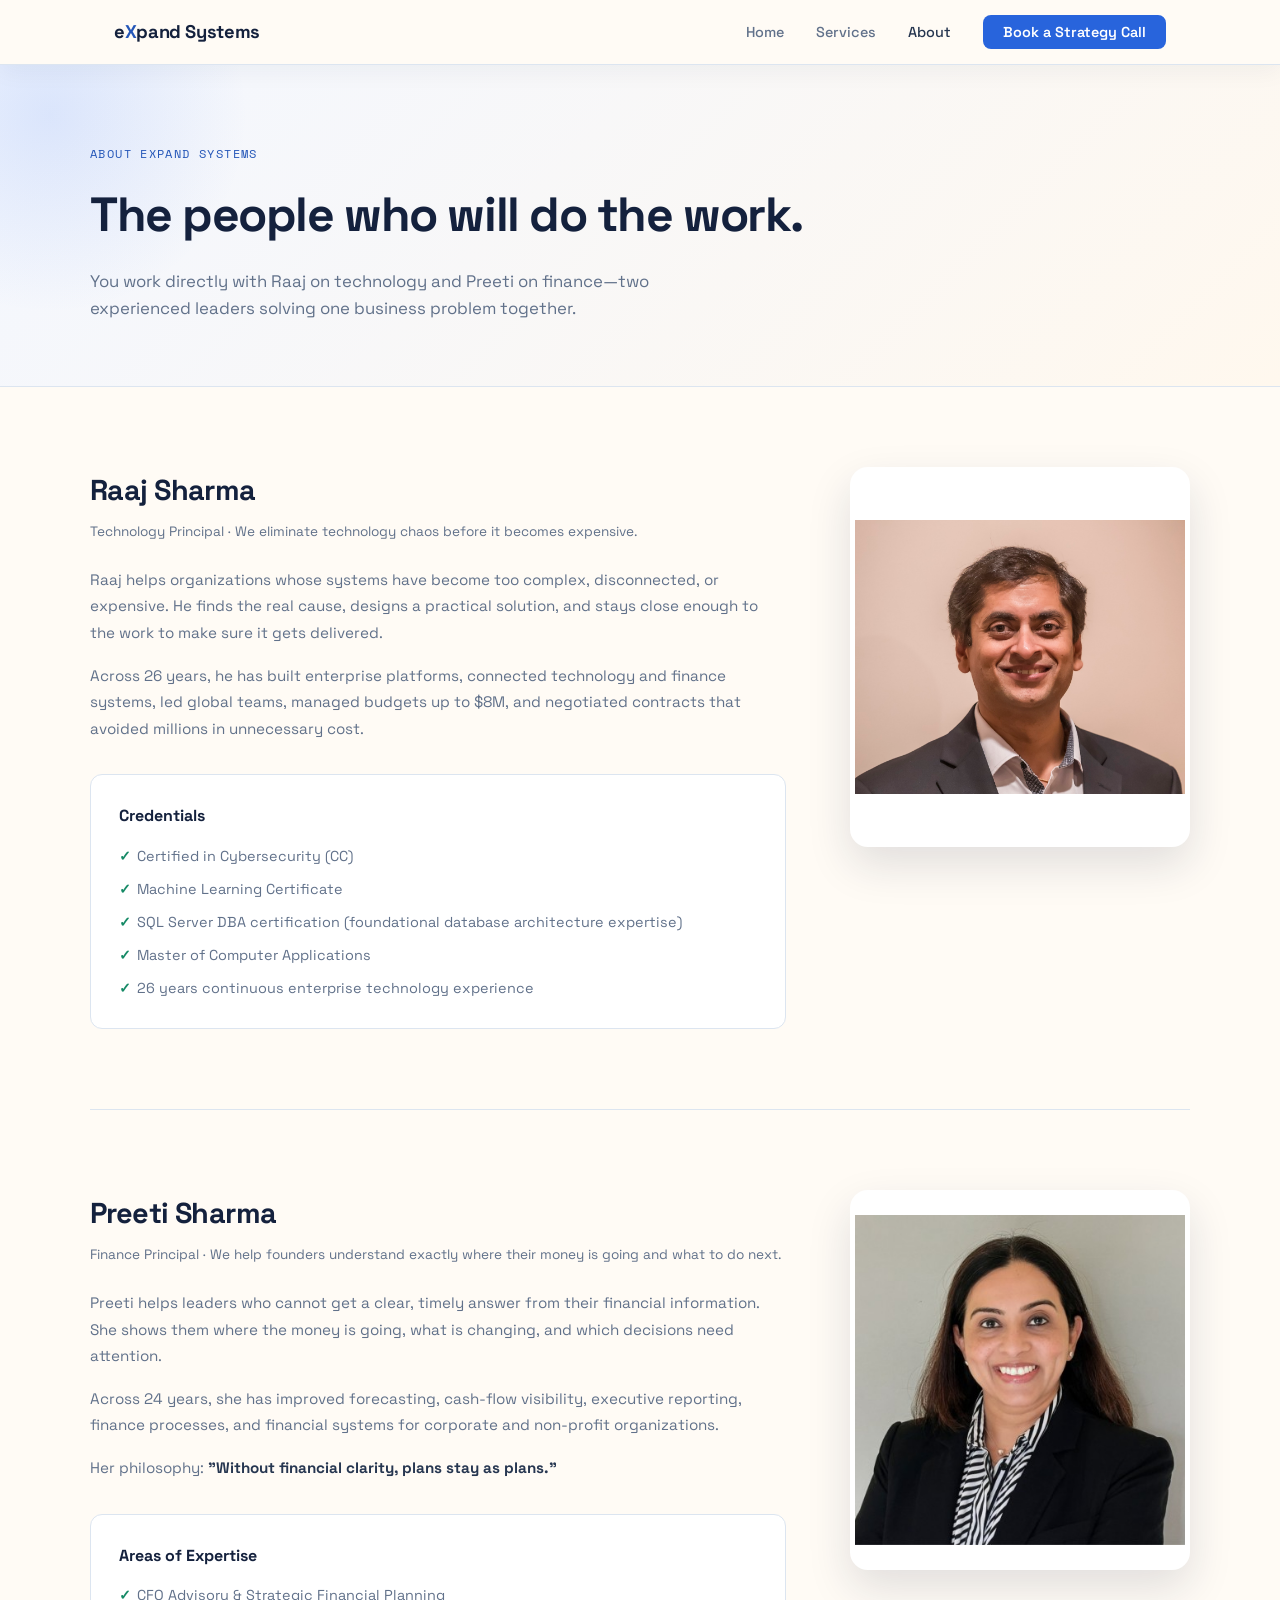
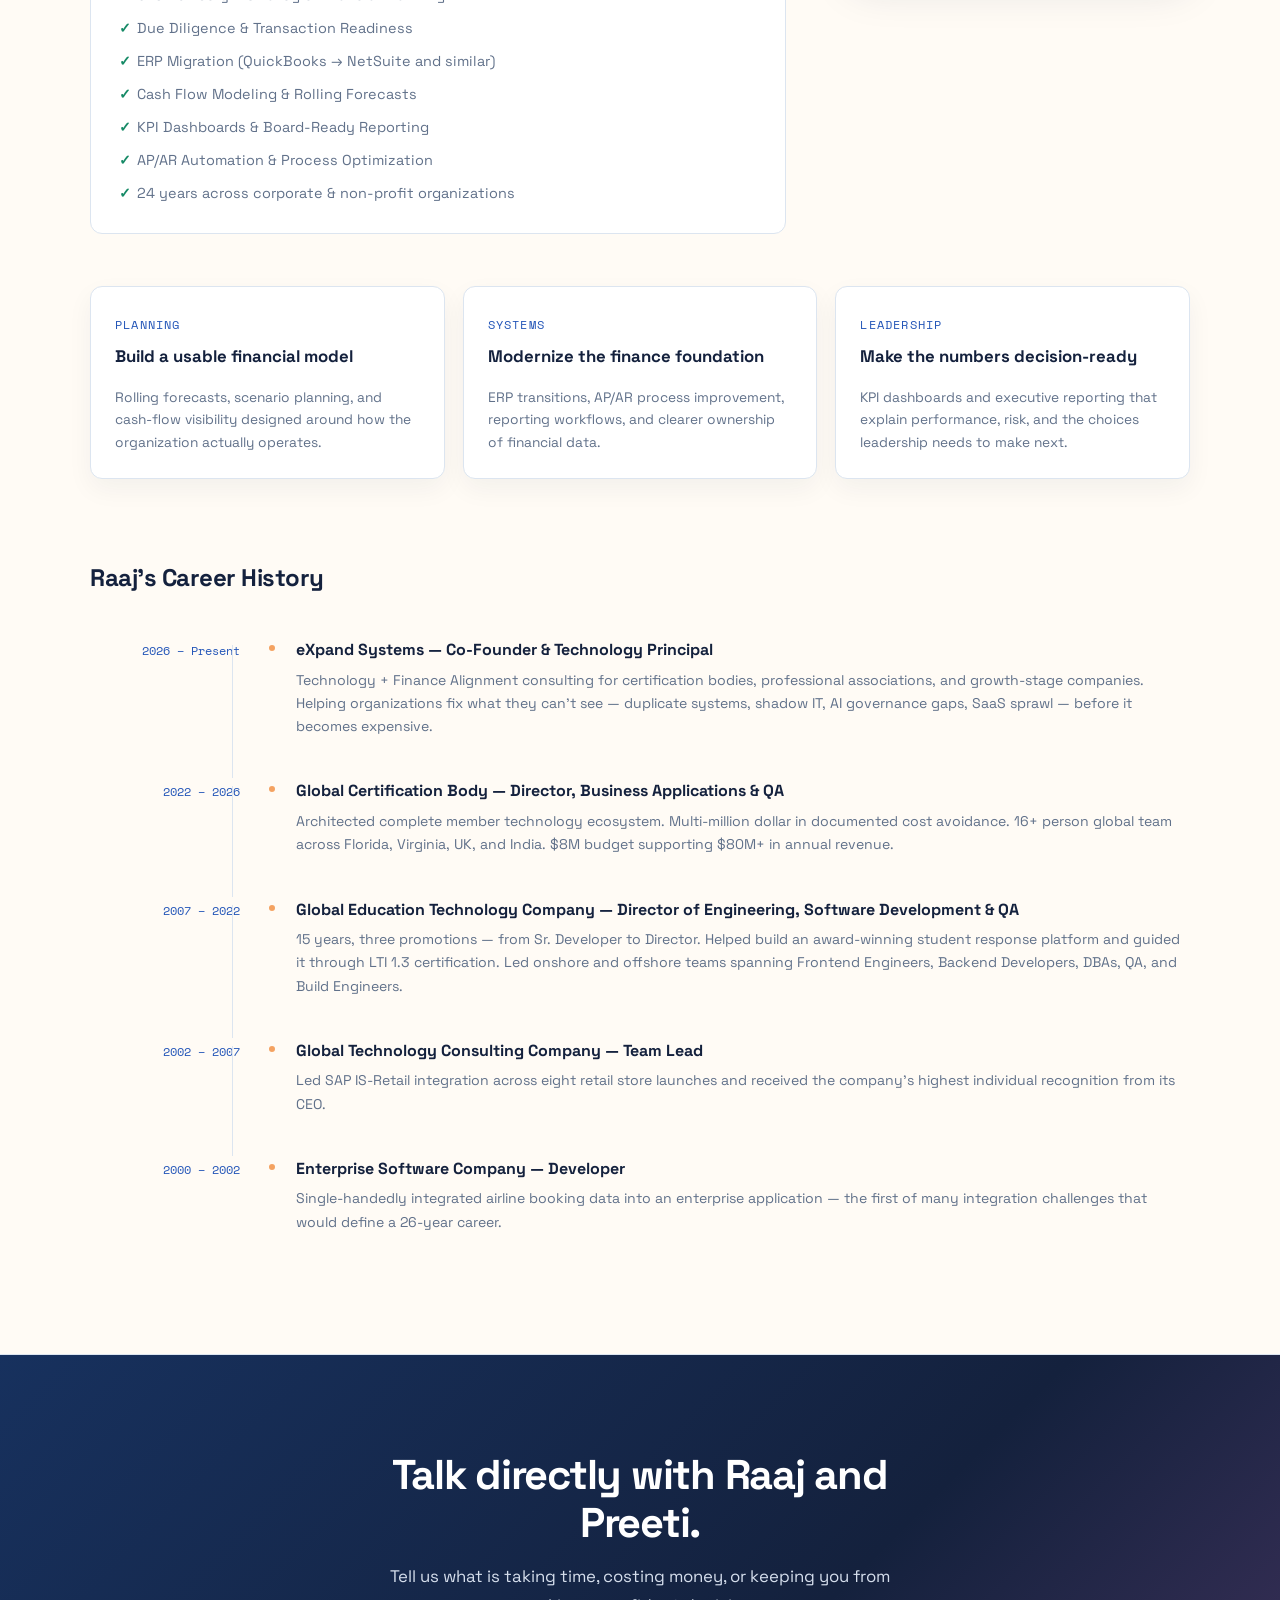
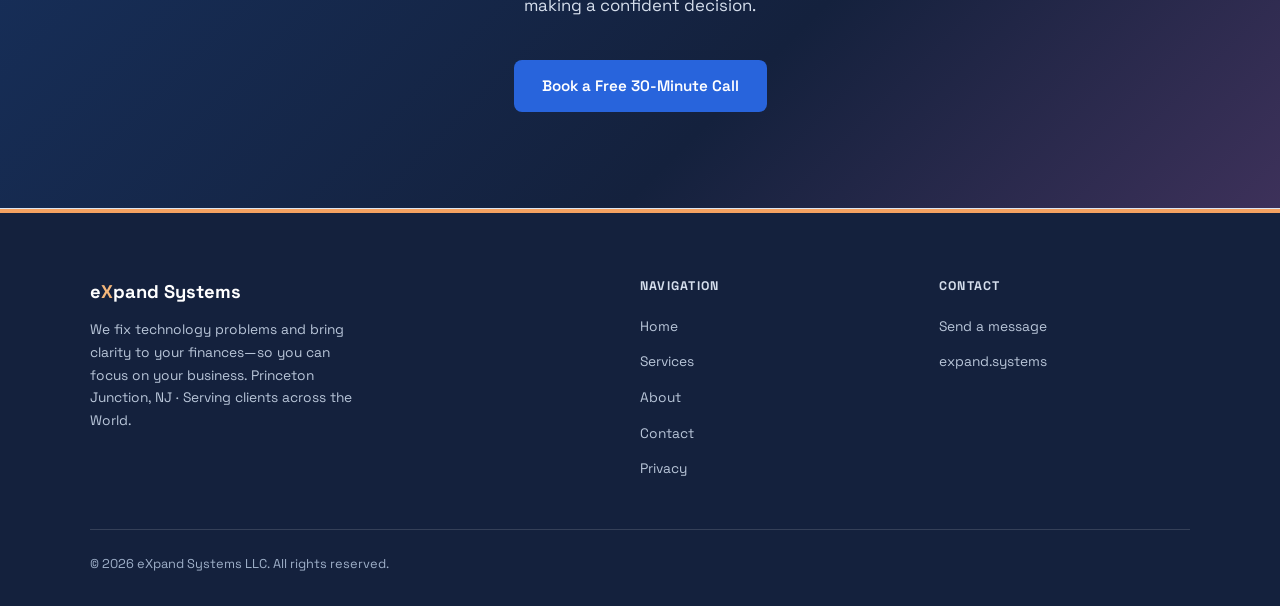
==== about.html @ ad326339 "Fix WAVE contrast failures" ====
<!DOCTYPE html>
<html lang="en">
<head>
  <meta charset="UTF-8" />
  <meta name="viewport" content="width=device-width, initial-scale=1.0" />
  <title>About — eXpand Systems</title>
  <meta name="description" content="Meet Raaj and Preeti Sharma — the technology and finance principals behind eXpand Systems." />
  <link rel="canonical" href="https://expand.systems/about.html" />
  <link rel="icon" type="image/png" href="images/favicon.png" />
  <meta property="og:type" content="website" />
  <meta property="og:title" content="About Raaj and Preeti Sharma — eXpand Systems" />
  <meta property="og:description" content="Two senior leaders bringing technology and finance together in one consulting firm." />
  <meta property="og:image" content="https://expand.systems/images/og-expand-systems.png" />
  <meta name="twitter:card" content="summary_large_image" />
  <link rel="preconnect" href="https://fonts.googleapis.com" />
  <link rel="preconnect" href="https://fonts.gstatic.com" crossorigin />
  <link href="https://fonts.googleapis.com/css2?family=Space+Grotesk:wght@300;400;500;600;700&family=Space+Mono:wght@400;700&display=swap" rel="stylesheet" />
  <link rel="stylesheet" href="style.css?v=20260721c" />
</head>
<body>

<nav>
  <div class="nav-inner">
    <a href="index.html" class="nav-logo">e<span>X</span>pand Systems</a>
    <ul class="nav-links" id="navLinks">
      <li><a href="index.html">Home</a></li>
      <li><a href="services.html">Services</a></li>
      <li><a href="about.html" class="active">About</a></li>
      <li><a href="contact.html" class="nav-cta">Book a Strategy Call</a></li>
    </ul>
    <button class="nav-toggle" id="navToggle" type="button" aria-label="Open navigation" aria-expanded="false" aria-controls="navLinks"><span></span><span></span><span></span></button>
  </div>
</nav>

<section class="page-hero">
  <div class="container">
    <span class="eyebrow">About eXpand Systems</span>
    <h1>The people who will do the work.</h1>
    <p>You work directly with Raaj on technology and Preeti on finance—two experienced leaders solving one business problem together.</p>
  </div>
</section>

<section class="section">
  <div class="container">

    <!-- Raaj -->
    <div class="about-intro">
      <div class="about-text">
        <h2>Raaj Sharma</h2>
        <span class="about-title">Technology Principal · We eliminate technology chaos before it becomes expensive.</span>

        <p>Raaj helps organizations whose systems have become too complex, disconnected, or expensive. He finds the real cause, designs a practical solution, and stays close enough to the work to make sure it gets delivered.</p>

        <p>Across 26 years, he has built enterprise platforms, connected technology and finance systems, led global teams, managed budgets up to $8M, and negotiated contracts that avoided millions in unnecessary cost.</p>

        <div class="credentials">
          <h3>Credentials</h3>
          <ul class="cred-list">
            <li>Certified in Cybersecurity (CC)</li>
            <li>Machine Learning Certificate</li>
            <li>SQL Server DBA certification (foundational database architecture expertise)</li>
            <li>Master of Computer Applications</li>
            <li>26 years continuous enterprise technology experience</li>
          </ul>
        </div>
      </div>

      <div>
        <div class="about-photo">
          <img src="images/HS1.jpg" alt="Raaj Sharma — Technology Principal, eXpand Systems" />
        </div>
      </div>
    </div>

    <!-- Preeti -->
    <div class="about-intro" style="border-top: 1px solid var(--border); padding-top: 80px;">
      <div class="about-text">
        <h2>Preeti Sharma</h2>
        <span class="about-title">Finance Principal · We help founders understand exactly where their money is going and what to do next.</span>

        <p>Preeti helps leaders who cannot get a clear, timely answer from their financial information. She shows them where the money is going, what is changing, and which decisions need attention.</p>

        <p>Across 24 years, she has improved forecasting, cash-flow visibility, executive reporting, finance processes, and financial systems for corporate and non-profit organizations.</p>

        <p>Her philosophy: <strong style="color: var(--text);">"Without financial clarity, plans stay as plans."</strong></p>

        <div class="credentials">
          <h3>Areas of Expertise</h3>
          <ul class="cred-list">
            <li>CFO Advisory &amp; Strategic Financial Planning</li>
            <li>Due Diligence &amp; Transaction Readiness</li>
            <li>ERP Migration (QuickBooks → NetSuite and similar)</li>
            <li>Cash Flow Modeling &amp; Rolling Forecasts</li>
            <li>KPI Dashboards &amp; Board-Ready Reporting</li>
            <li>AP/AR Automation &amp; Process Optimization</li>
            <li>24 years across corporate &amp; non-profit organizations</li>
          </ul>
        </div>
      </div>

      <div>
        <div class="about-photo">
          <img src="images/Preeti.jpg" alt="Preeti Sharma — Finance Principal, eXpand Systems" />
        </div>
      </div>
    </div>

    <div class="leadership-value" aria-label="How Preeti supports clients">
      <div>
        <span class="case-label">Planning</span>
        <h3>Build a usable financial model</h3>
        <p>Rolling forecasts, scenario planning, and cash-flow visibility designed around how the organization actually operates.</p>
      </div>
      <div>
        <span class="case-label">Systems</span>
        <h3>Modernize the finance foundation</h3>
        <p>ERP transitions, AP/AR process improvement, reporting workflows, and clearer ownership of financial data.</p>
      </div>
      <div>
        <span class="case-label">Leadership</span>
        <h3>Make the numbers decision-ready</h3>
        <p>KPI dashboards and executive reporting that explain performance, risk, and the choices leadership needs to make next.</p>
      </div>
    </div>

    <!-- Raaj Timeline -->
    <div class="timeline">
      <h2>Raaj's Career History</h2>

      <div class="timeline-item">
        <div class="timeline-date">2026 – Present</div>
        <div class="timeline-content">
          <h3>eXpand Systems — Co-Founder &amp; Technology Principal</h3>
          <p>Technology + Finance Alignment consulting for certification bodies, professional associations, and growth-stage companies. Helping organizations fix what they can't see — duplicate systems, shadow IT, AI governance gaps, SaaS sprawl — before it becomes expensive.</p>
        </div>
      </div>

      <div class="timeline-item">
        <div class="timeline-date">2022 – 2026</div>
        <div class="timeline-content">
          <h3>Global Certification Body — Director, Business Applications &amp; QA</h3>
          <p>Architected complete member technology ecosystem. Multi-million dollar in documented cost avoidance. 16+ person global team across Florida, Virginia, UK, and India. $8M budget supporting $80M+ in annual revenue.</p>
        </div>
      </div>

      <div class="timeline-item">
        <div class="timeline-date">2007 – 2022</div>
        <div class="timeline-content">
          <h3>Global Education Technology Company — Director of Engineering, Software Development &amp; QA</h3>
          <p>15 years, three promotions — from Sr. Developer to Director. Helped build an award-winning student response platform and guided it through LTI 1.3 certification. Led onshore and offshore teams spanning Frontend Engineers, Backend Developers, DBAs, QA, and Build Engineers.</p>
        </div>
      </div>

      <div class="timeline-item">
        <div class="timeline-date">2002 – 2007</div>
        <div class="timeline-content">
          <h3>Global Technology Consulting Company — Team Lead</h3>
          <p>Led SAP IS-Retail integration across eight retail store launches and received the company's highest individual recognition from its CEO.</p>
        </div>
      </div>

      <div class="timeline-item">
        <div class="timeline-date">2000 – 2002</div>
        <div class="timeline-content">
          <h3>Enterprise Software Company — Developer</h3>
          <p>Single-handedly integrated airline booking data into an enterprise application — the first of many integration challenges that would define a 26-year career.</p>
        </div>
      </div>
    </div>
  </div>
</section>

<section class="cta-band">
  <div class="container">
    <h2 class="section-title">Talk directly with Raaj and Preeti.</h2>
    <p class="section-sub">Tell us what is taking time, costing money, or keeping you from making a confident decision.</p>
    <a href="contact.html" class="btn btn-primary">Book a Free 30-Minute Call</a>
  </div>
</section>

<footer>
  <div class="container">
    <div class="footer-grid">
      <div class="footer-brand">
        <div class="footer-logo">e<span>X</span>pand Systems</div>
        <p>We fix technology problems and bring clarity to your finances—so you can focus on your business. Princeton Junction, NJ · Serving clients across the World.</p>
      </div>
      <div class="footer-col">
        <h3>Navigation</h3>
        <ul>
          <li><a href="index.html">Home</a></li>
          <li><a href="services.html">Services</a></li>
          <li><a href="about.html">About</a></li>
          <li><a href="contact.html">Contact</a></li>
          <li><a href="privacy.html">Privacy</a></li>
        </ul>
      </div>
      <div class="footer-col">
        <h3>Contact</h3>
        <ul>
          <li><a href="contact.html">Send a message</a></li>
          <li><a href="https://expand.systems">expand.systems</a></li>
        </ul>
      </div>
    </div>
    <div class="footer-bottom">
      <span>© 2026 eXpand Systems LLC. All rights reserved.</span>
    </div>
  </div>
</footer>

<script>
  const toggle = document.getElementById('navToggle');
  const links  = document.getElementById('navLinks');
  toggle.addEventListener('click', () => {
    const open = links.classList.toggle('open');
    toggle.setAttribute('aria-expanded', String(open));
    toggle.setAttribute('aria-label', open ? 'Close navigation' : 'Open navigation');
  });
</script>
</body>
</html>
---- style.css ----
/* ── eXpand Systems — Dark Mode Redesign ── */
@import url('https://fonts.googleapis.com/css2?family=Space+Grotesk:wght@300;400;500;600;700&family=Space+Mono:wght@400;700&display=swap');

:root {
  --bg:         #FFFBF5;
  --bg-card:    #FFFFFF;
  --bg-light:   #F2F7FD;
  --navy:       #14213D;
  --blue:       #2864DC;
  --blue-light: #2456B8;
  --blue-glow:  rgba(40, 100, 220, 0.11);
  --text:       #263650;
  --muted:      #61718A;
  --border:     #DCE5F0;
  --white:      #14213D;
  --green:      #168A66;
  --warm:       #F4A261;
  --warm-light: #FFF1DF;
}

*, *::before, *::after { box-sizing: border-box; margin: 0; padding: 0; }
html { scroll-behavior: smooth; }
body {
  font-family: 'Space Grotesk', sans-serif;
  background: var(--bg);
  color: var(--text);
  font-size: 16px;
  line-height: 1.6;
  -webkit-font-smoothing: antialiased;
}
a { color: var(--blue-light); text-decoration: none; transition: color .2s; }
a:hover { color: var(--white); }
a:focus-visible, button:focus-visible, input:focus-visible, textarea:focus-visible, select:focus-visible { outline: 3px solid var(--blue-light); outline-offset: 3px; }
img { max-width: 100%; display: block; }
ul { list-style: none; }

/* ── Ticker ── */
.ticker-wrap {
  background: var(--bg-card);
  border-bottom: 1px solid var(--border);
  overflow: hidden;
  padding: 10px 0;
  white-space: nowrap;
}
.ticker-track {
  display: inline-flex;
  animation: ticker 50s linear infinite;
}
.ticker-track span {
  display: inline-block;
  padding: 0 28px;
  font-family: 'Space Mono', monospace;
  font-size: .75rem;
  color: var(--blue-light);
  letter-spacing: .04em;
  text-transform: uppercase;
}
.ticker-track span::after { content: '·'; margin-left: 28px; color: var(--border); }
@keyframes ticker { 0% { transform: translateX(0); } 100% { transform: translateX(-50%); } }

/* ── Nav ── */
nav {
  position: sticky; top: 0; z-index: 100;
  background: rgba(255,251,245,.94);
  backdrop-filter: blur(12px);
  border-bottom: 1px solid var(--border);
  box-shadow: 0 6px 24px rgba(20,33,61,.05);
}
.nav-inner {
  max-width: 1100px; margin: 0 auto; padding: 0 24px;
  height: 64px; display: flex; align-items: center; justify-content: space-between;
}
.nav-logo { font-weight: 700; font-size: 1.15rem; color: var(--white); letter-spacing: -.02em; }
.nav-logo span { color: var(--blue-light); }
.nav-links { display: flex; gap: 32px; align-items: center; }
.nav-links a { color: var(--muted); font-size: .9rem; font-weight: 500; }
.nav-links a:hover, .nav-links a.active { color: var(--text); }
.nav-cta { background: var(--blue); color: #FFFFFF !important; padding: 8px 20px; border-radius: 8px; font-weight: 600 !important; }
.nav-cta:hover { background: #1F50B8 !important; color: #FFFFFF !important; }
.nav-toggle { display: none; flex-direction: column; gap: 5px; cursor: pointer; border: 0; background: transparent; padding: 8px; }
.nav-toggle span { display: block; width: 24px; height: 2px; background: var(--text); border-radius: 2px; }

/* ── Hero ── */
.hero {
  min-height: 78vh; display: flex; align-items: center;
  padding: 80px 24px; position: relative; overflow: hidden;
  background: linear-gradient(135deg, #FFFBF5 0%, #F4F8FF 58%, #FFF3E3 100%);
}
.hero::before {
  content: ''; position: absolute; top: -200px; left: -200px;
  width: 600px; height: 600px;
  background: radial-gradient(circle, rgba(40,100,220,.14) 0%, transparent 70%);
  pointer-events: none;
}
.hero::after {
  content: ''; position: absolute; bottom: -100px; right: -100px;
  width: 400px; height: 400px;
  background: radial-gradient(circle, rgba(244,162,97,.17) 0%, transparent 70%);
  pointer-events: none;
}
.hero-inner { max-width: 1100px; margin: 0 auto; width: 100%; position: relative; z-index: 1; }
.hero-eyebrow {
  display: inline-flex; align-items: center; gap: 8px;
  font-family: 'Space Mono', monospace; font-size: .75rem;
  color: var(--blue-light); text-transform: uppercase; letter-spacing: .1em; margin-bottom: 24px;
}
.hero-eyebrow::before { content: ''; display: block; width: 24px; height: 1px; background: var(--blue-light); }
.hero h1 { font-size: clamp(2.4rem,5vw,4rem); font-weight: 700; line-height: 1.1; letter-spacing: -.03em; color: var(--white); margin-bottom: 20px; }
.hero h1 .accent { color: var(--blue-light); }
.hero-typing { font-size: clamp(1rem,2vw,1.3rem); color: var(--muted); margin-bottom: 28px; min-height: 2em; }
.hero-typing .typed { color: var(--blue-light); font-weight: 600; }
.cursor { animation: blink .7s infinite; }
@keyframes blink { 0%,100% { opacity:1; } 50% { opacity:0; } }
.hero-sub { font-size: 1.05rem; color: var(--muted); max-width: 600px; line-height: 1.7; margin-bottom: 40px; }
.hero-actions { display: flex; gap: 16px; flex-wrap: wrap; }

/* ── Buttons ── */
.btn {
  display: inline-flex; align-items: center; gap: 8px;
  padding: 14px 28px; border-radius: 8px; font-weight: 600;
  font-size: .95rem; font-family: 'Space Grotesk', sans-serif;
  cursor: pointer; border: none; transition: all .2s; text-decoration: none;
}
.btn-primary { background: var(--blue); color: #FFFFFF; }
.btn-primary:hover { background: #1F50B8; transform: translateY(-2px); box-shadow: 0 8px 24px rgba(40,100,220,.24); color: #FFFFFF; }
.btn-outline { background: transparent; color: var(--text); border: 1px solid var(--border); }
.btn-outline:hover { border-color: var(--blue-light); color: var(--blue-light); transform: translateY(-2px); }

/* ── Stats Bar ── */
.stats-bar { border-top: 1px solid var(--border); border-bottom: 1px solid var(--border); background: #FFFFFF; padding: 32px 24px; }
.stats-inner { max-width: 1100px; margin: 0 auto; display: grid; grid-template-columns: repeat(4,1fr); gap: 24px; text-align: center; }
.stat-num { font-size: 1.8rem; font-weight: 700; color: var(--white); letter-spacing: -.03em; display: block; }
.stat-num span { color: var(--blue-light); }
.stat-label { font-size: .78rem; color: var(--muted); text-transform: uppercase; letter-spacing: .06em; margin-top: 4px; display: block; }

/* ── Sections ── */
.section { padding: 80px 24px; }
.section-alt { background: var(--bg-light); }
.container { max-width: 1100px; margin: 0 auto; }
.section-label {
  font-family: 'Space Mono', monospace; font-size: .75rem;
  color: var(--blue-light); text-transform: uppercase; letter-spacing: .12em;
  margin-bottom: 14px; display: flex; align-items: center; gap: 10px;
}
.section-label::before { content: ''; display: block; width: 20px; height: 3px; border-radius: 3px; background: linear-gradient(90deg,var(--blue),var(--warm)); }
.section-title { font-size: clamp(1.8rem,3.5vw,2.6rem); font-weight: 700; letter-spacing: -.03em; color: var(--white); margin-bottom: 14px; line-height: 1.15; }
.section-sub { font-size: 1.05rem; color: var(--muted); max-width: 560px; line-height: 1.7; margin-bottom: 56px; }

/* ── Mission ── */
.mission-section { position: relative; overflow: hidden; }
.mission-section::after {
  content: ''; position: absolute; width: 420px; height: 420px; right: -180px; top: -220px;
  border-radius: 50%; background: radial-gradient(circle, rgba(244,162,97,.18), rgba(244,162,97,0) 68%); pointer-events: none;
}
.mission-intro { display: grid; grid-template-columns: .9fr 1.1fr; gap: 72px; align-items: end; margin-bottom: 44px; }
.mission-intro .section-title { margin-bottom: 0; }
.mission-statement { color: var(--text); font-size: 1.12rem; line-height: 1.75; max-width: 610px; }
.mission-grid { display: grid; grid-template-columns: repeat(3,1fr); gap: 20px; position: relative; z-index: 1; }
.mission-card { background: #FFFFFF; border: 1px solid var(--border); border-radius: 16px; padding: 30px; box-shadow: 0 12px 32px rgba(20,33,61,.05); }
.mission-card--outcome { background: linear-gradient(135deg, #EDF4FF 0%, #FFF3E3 100%); border-color: #B8CBEF; }
.mission-number { display: block; font-family: 'Space Mono', monospace; color: var(--blue-light); font-size: .75rem; font-weight: 700; letter-spacing: .1em; margin-bottom: 18px; }
.mission-card h3 { color: var(--white); font-size: 1.05rem; line-height: 1.35; margin-bottom: 10px; }
.mission-card p { color: var(--muted); font-size: .88rem; line-height: 1.65; }

/* ── Principals ── */
.principals-grid { display: grid; grid-template-columns: 1fr 1fr; gap: 24px; margin-bottom: 56px; }
.principal-card {
  background: var(--bg-card); border: 1px solid var(--border); border-radius: 16px; padding: 40px;
  position: relative; overflow: hidden; transition: border-color .2s, transform .2s;
  box-shadow: 0 12px 36px rgba(20,33,61,.06);
}
.principal-card:hover { border-color: var(--blue); transform: translateY(-4px); }
.principal-card::before {
  content: ''; position: absolute; top: 0; left: 0; right: 0;
  height: 4px; background: linear-gradient(90deg, var(--blue), var(--warm));
}
.principal-role { font-family: 'Space Mono', monospace; font-size: .75rem; color: var(--blue-light); text-transform: uppercase; letter-spacing: .1em; margin-bottom: 10px; }
.principal-name { font-size: 1.45rem; font-weight: 700; color: var(--white); letter-spacing: -.02em; margin-bottom: 6px; }
.principal-years { font-size: .84rem; color: var(--muted); margin-bottom: 18px; }
.principal-bio { font-size: .93rem; color: var(--muted); line-height: 1.7; margin-bottom: 22px; }
.principal-tags { display: flex; flex-wrap: wrap; gap: 8px; }
.tag { background: var(--bg-light); border: 1px solid var(--border); color: var(--blue-light); font-size: .75rem; padding: 4px 12px; border-radius: 100px; font-family: 'Space Mono', monospace; }

/* ── Services Grid ── */
.services-grid { display: grid; grid-template-columns: repeat(3,1fr); gap: 20px; }
.services-grid--2col { grid-template-columns: repeat(2,1fr); gap: 28px; }
.services-grid--4col { grid-template-columns: repeat(4,1fr); gap: 16px; }
.service-card {
  background: #FFFFFF; border: 1px solid var(--border); border-radius: 14px; padding: 32px;
  transition: border-color .2s, transform .2s, box-shadow .2s;
}
.service-card:hover { border-color: #9ABAF4; transform: translateY(-4px); box-shadow: 0 16px 40px rgba(20,33,61,.1); }
.service-icon { font-size: 1.8rem; margin-bottom: 16px; }
.service-index, .section-number { font-family: 'Space Mono', monospace; color: var(--blue-light); font-size: .78rem; font-weight: 700; letter-spacing: .08em; }
.section-number { display: inline-flex; align-items: center; justify-content: center; width: 34px; height: 34px; margin-right: 10px; border: 1px solid var(--blue); border-radius: 50%; vertical-align: middle; }
.service-title { font-size: 1.05rem; font-weight: 700; color: var(--white); margin-bottom: 10px; letter-spacing: -.01em; }
.service-desc { font-size: .88rem; color: var(--muted); line-height: 1.65; margin-bottom: 18px; }
.service-items { display: flex; flex-direction: column; gap: 6px; }
.service-items li { font-size: .8rem; color: var(--muted); padding-left: 14px; position: relative; }
.service-items li::before { content: '→'; position: absolute; left: 0; color: var(--blue-light); }

/* ── Flagship Card ── */
.flagship-card {
  background: linear-gradient(135deg, #EDF4FF 0%, #FFF3E3 100%);
  border: 1px solid var(--blue);
  border-radius: 20px; padding: 56px;
  display: grid; grid-template-columns: 1fr 340px; gap: 64px; align-items: start;
}
.flagship-badge {
  display: inline-flex; align-items: center; gap: 8px;
  background: var(--blue-glow); border: 1px solid var(--blue);
  color: var(--blue-light); font-family: 'Space Mono', monospace;
  font-size: .7rem; text-transform: uppercase; letter-spacing: .1em;
  padding: 6px 14px; border-radius: 100px; margin-bottom: 20px;
}
.flagship-title { font-size: clamp(1.6rem,3vw,2.1rem); font-weight: 700; color: var(--white); letter-spacing: -.03em; margin-bottom: 16px; line-height: 1.2; }
.flagship-desc { font-size: .97rem; color: var(--muted); line-height: 1.7; margin-bottom: 28px; }
.flagship-deliverables { display: flex; flex-direction: column; gap: 10px; }
.flagship-deliverables li { font-size: .9rem; color: var(--text); padding-left: 20px; position: relative; }
.flagship-deliverables li::before { content: '✓'; position: absolute; left: 0; color: var(--green); font-weight: 700; }
.flagship-cta-box {
  background: rgba(255,255,255,.86); border: 1px solid var(--border);
  border-radius: 16px; padding: 36px; text-align: center;
}
.flagship-price { font-size: 2.4rem; font-weight: 700; color: var(--white); letter-spacing: -.03em; margin-bottom: 6px; }
.flagship-price-label { font-size: .82rem; color: var(--muted); margin-bottom: 28px; }
.flagship-purpose { font-size: .84rem; color: var(--muted); line-height: 1.65; margin-top: 20px; border-top: 1px solid var(--border); padding-top: 16px; text-align: left; }

/* ── Category service card ── */
.service-category-label { font-family: 'Space Mono', monospace; font-size: .75rem; color: var(--blue-light); text-transform: uppercase; letter-spacing: .12em; margin-bottom: 10px; }
.service-category-title { font-size: 1.15rem; font-weight: 700; color: var(--white); letter-spacing: -.02em; margin-bottom: 8px; }
.service-category-desc { font-size: .86rem; color: var(--muted); line-height: 1.6; margin-bottom: 20px; }
.service-sub-items { display: grid; grid-template-columns: 1fr 1fr; gap: 8px; }
.service-sub-item { background: var(--bg-light); border: 1px solid var(--border); border-radius: 8px; padding: 10px 14px; font-size: .78rem; color: var(--muted); display: flex; align-items: center; gap: 8px; }
.service-sub-item::before { content: '→'; color: var(--blue-light); flex-shrink: 0; }

/* ── Proof ── */
.proof-grid { display: grid; grid-template-columns: repeat(2,1fr); gap: 16px; }
.proof-item { background: var(--bg-card); border: 1px solid var(--border); border-left: 3px solid var(--blue); border-radius: 10px; padding: 24px 28px; font-size: .93rem; color: var(--muted); line-height: 1.6; }
.proof-item strong { color: var(--white); }
.case-study-grid { display: grid; grid-template-columns: repeat(3,1fr); gap: 20px; }
.case-study { background: var(--bg-card); border: 1px solid var(--border); border-top: 4px solid var(--warm); border-radius: 12px; padding: 28px; box-shadow: 0 10px 30px rgba(20,33,61,.05); }
.case-study h3, .leadership-value h3 { color: var(--white); font-size: 1.05rem; line-height: 1.35; margin: 8px 0 18px; }
.case-study p, .leadership-value p { color: var(--muted); font-size: .86rem; line-height: 1.65; margin-bottom: 10px; }
.case-study p:last-child, .leadership-value p:last-child { margin-bottom: 0; }
.case-study strong { color: var(--text); }
.case-label { font-family: 'Space Mono', monospace; color: var(--blue-light); font-size: .75rem; letter-spacing: .1em; text-transform: uppercase; }

/* ── CTA ── */
.cta-band { background: linear-gradient(135deg,#17315E 0%,#14213D 62%,#3D315A 100%); border-top: 1px solid var(--border); border-bottom: 1px solid var(--border); text-align: center; padding: 96px 24px; }
.cta-band .section-title { max-width: 600px; margin: 0 auto 16px; color: #FFFFFF; }
.cta-band .section-sub { margin: 0 auto 40px; color: #D5DEEC; }

/* ── Page Hero ── */
.page-hero { padding: 80px 24px 64px; background: linear-gradient(135deg,#F3F7FF 0%,#FFF8EE 100%); border-bottom: 1px solid var(--border); position: relative; overflow: hidden; }
.page-hero::before { content: ''; position: absolute; top: -150px; left: -150px; width: 400px; height: 400px; background: radial-gradient(circle,rgba(37,99,235,.12) 0%,transparent 70%); pointer-events: none; }
.page-hero .container { position: relative; z-index: 1; }
.page-hero .eyebrow { font-family: 'Space Mono', monospace; font-size: .72rem; color: var(--blue-light); text-transform: uppercase; letter-spacing: .12em; display: block; margin-bottom: 14px; }
.page-hero h1 { font-size: clamp(2rem,4vw,3rem); font-weight: 700; color: var(--white); letter-spacing: -.03em; margin-bottom: 14px; }
.page-hero p { font-size: 1.05rem; color: var(--muted); max-width: 560px; }

/* ── About Page ── */
.about-intro { display: grid; grid-template-columns: 1fr 340px; gap: 64px; align-items: start; margin-bottom: 80px; }
.about-text h2 { font-size: 1.8rem; font-weight: 700; color: var(--white); letter-spacing: -.02em; margin-bottom: 8px; }
.about-title { font-size: .85rem; color: var(--muted); margin-bottom: 24px; display: block; }
.about-text p { font-size: .95rem; color: var(--muted); line-height: 1.75; margin-bottom: 16px; }
.about-photo { border-radius: 18px; overflow: hidden; border: 5px solid #FFFFFF; background: var(--bg-card); min-height: 380px; display: flex; align-items: center; justify-content: center; box-shadow: 0 18px 44px rgba(20,33,61,.13); }
.about-photo img { width: 100%; height: 100%; object-fit: cover; }
.credentials { background: var(--bg-card); border: 1px solid var(--border); border-radius: 12px; padding: 28px; margin-top: 32px; }
.credentials h3 { font-size: 1rem; font-weight: 700; color: var(--white); margin-bottom: 16px; }
.cred-list { display: flex; flex-direction: column; gap: 10px; }
.cred-list li { font-size: .9rem; color: var(--muted); padding-left: 18px; position: relative; }
.cred-list li::before { content: '✓'; position: absolute; left: 0; color: var(--green); font-weight: 700; }
.leadership-value { display: grid; grid-template-columns: repeat(3,1fr); gap: 18px; margin: -28px 0 80px; }
.leadership-value > div { background: var(--bg-card); border: 1px solid var(--border); border-radius: 12px; padding: 24px; box-shadow: 0 10px 26px rgba(20,33,61,.05); }

/* ── Timeline ── */
.timeline { margin-top: 80px; }
.timeline h2 { font-size: 1.5rem; font-weight: 700; color: var(--white); letter-spacing: -.02em; margin-bottom: 40px; }
.timeline-item { display: grid; grid-template-columns: 150px 1fr; gap: 32px; padding-bottom: 40px; position: relative; }
.timeline-item::before { content: ''; position: absolute; top: 8px; left: 142px; bottom: 0; width: 1px; background: var(--border); }
.timeline-item:last-child::before { display: none; }
.timeline-date { font-family: 'Space Mono', monospace; font-size: .75rem; color: var(--blue-light); padding-top: 4px; text-align: right; }
.timeline-content { position: relative; padding-left: 24px; }
.timeline-content::before { content: ''; position: absolute; left: -5px; top: 6px; width: 10px; height: 10px; background: var(--warm); border-radius: 50%; border: 2px solid var(--bg); }
.timeline-content h3 { font-size: 1rem; font-weight: 700; color: var(--white); margin-bottom: 6px; }
.timeline-content p { font-size: .88rem; color: var(--muted); line-height: 1.65; }

/* ── Services Page ── */
.service-detail { background: var(--bg-card); border: 1px solid var(--border); border-radius: 16px; padding: 48px; margin-bottom: 24px; box-shadow: 0 12px 32px rgba(20,33,61,.05); }
.service-detail h2 { font-size: 1.45rem; font-weight: 700; color: var(--white); letter-spacing: -.02em; margin-bottom: 12px; }
.service-detail > p { font-size: .97rem; color: var(--muted); line-height: 1.7; margin-bottom: 32px; }
.service-list { display: grid; grid-template-columns: repeat(2,1fr); gap: 16px; }
.service-list-item { background: var(--bg-light); border: 1px solid var(--border); border-radius: 10px; padding: 20px 24px; }
.service-list-item h4 { font-size: .93rem; font-weight: 700; color: var(--white); margin-bottom: 6px; }
.service-list-item p { font-size: .84rem; color: var(--muted); line-height: 1.6; }

/* ── Contact ── */
.contact-grid { display: grid; grid-template-columns: 1fr 1.4fr; gap: 64px; }
.contact-info h2 { font-size: 1.5rem; font-weight: 700; color: var(--white); letter-spacing: -.02em; margin-bottom: 12px; }
.contact-info > p { font-size: .95rem; color: var(--muted); line-height: 1.7; margin-bottom: 32px; }
.contact-detail { display: flex; align-items: flex-start; gap: 16px; margin-bottom: 20px; }
.contact-icon { font-size: 1.2rem; margin-top: 2px; }
.contact-detail strong { display: block; font-size: .84rem; font-weight: 700; color: var(--white); margin-bottom: 2px; }
.contact-detail span { font-size: .88rem; color: var(--muted); }
.contact-form h3 { font-size: 1.15rem; font-weight: 700; color: var(--white); margin-bottom: 24px; }
.form-group { margin-bottom: 20px; }
.form-group label { display: block; font-size: .84rem; font-weight: 600; color: var(--text); margin-bottom: 8px; }
.form-group input, .form-group textarea, .form-group select {
  width: 100%; background: var(--bg-card); border: 1px solid var(--border);
  border-radius: 8px; padding: 12px 16px; font-family: 'Space Grotesk', sans-serif;
  font-size: .93rem; color: var(--text); transition: border-color .2s; outline: none;
}
.form-group input:focus, .form-group textarea:focus { border-color: var(--blue); }
.form-group textarea { min-height: 140px; resize: vertical; }
.form-submit { width: 100%; justify-content: center; font-size: 1rem; padding: 14px; margin-top: 8px; }
.form-privacy { font-size: .78rem; color: var(--muted); line-height: 1.55; margin-top: 14px; }
.legal-copy { max-width: 760px; }
.legal-copy h2 { color: var(--white); font-size: 1.25rem; margin: 36px 0 10px; }
.legal-copy p { color: var(--muted); line-height: 1.8; margin-bottom: 14px; }
.legal-updated { font-family: 'Space Mono', monospace; color: var(--blue-light) !important; font-size: .78rem; }

/* ── Footer ── */
footer { background: var(--navy); border-top: 4px solid var(--warm); padding: 64px 24px 32px; }
.footer-grid { max-width: 1100px; margin: 0 auto 48px; display: grid; grid-template-columns: 2fr 1fr 1fr; gap: 48px; }
.footer-logo { font-size: 1.15rem; font-weight: 700; color: #FFFFFF; margin-bottom: 12px; }
.footer-logo span { color: #F4B67A; }
.footer-brand p { font-size: .86rem; color: #B9C6D9; line-height: 1.65; max-width: 280px; }
.footer-col h3 { font-size: .78rem; font-weight: 700; text-transform: uppercase; letter-spacing: .1em; color: #D5DEEC; margin-bottom: 16px; }
.footer-col ul { display: flex; flex-direction: column; gap: 10px; }
.footer-col a { font-size: .86rem; color: #B9C6D9; }
.footer-col a:hover { color: #FFFFFF; }
.footer-bottom { max-width: 1100px; margin: 0 auto; padding-top: 24px; border-top: 1px solid rgba(255,255,255,.14); display: flex; justify-content: space-between; align-items: center; flex-wrap: wrap; gap: 12px; font-size: .8rem; color: #9FB0C9; }
.footer-partner a { color: #B8CEF7; }

/* ── Responsive ── */
@media (max-width: 900px) {
  .mission-intro { grid-template-columns: 1fr; gap: 24px; }
  .mission-grid { grid-template-columns: 1fr; }
  .principals-grid { grid-template-columns: 1fr; }
  .services-grid { grid-template-columns: 1fr 1fr; }
  .services-grid--2col { grid-template-columns: 1fr; }
  .services-grid--4col { grid-template-columns: 1fr 1fr; }
  .stats-inner { grid-template-columns: repeat(2,1fr); }
  .about-intro { grid-template-columns: 1fr; }
  .about-intro > div:last-child { grid-row: 1; }
  .about-photo { display: block; min-height: 0; max-width: 300px; aspect-ratio: 1 / 1; margin-bottom: 8px; }
  .about-photo img { height: 100%; object-position: center top; }
  .case-study-grid, .leadership-value { grid-template-columns: 1fr; }
  .leadership-value { margin-top: -24px; }
  .proof-grid { grid-template-columns: 1fr; }
  .footer-grid { grid-template-columns: 1fr 1fr; }
  .contact-grid { grid-template-columns: 1fr; }
  .service-list { grid-template-columns: 1fr; }
  .flagship-card { grid-template-columns: 1fr; }
  .flagship-cta-box { text-align: left; }
}
@media (max-width: 640px) {
  .services-grid { grid-template-columns: 1fr; }
  .services-grid--4col { grid-template-columns: 1fr; }
  .service-sub-items { grid-template-columns: 1fr; }
  .nav-links { display: none; flex-direction: column; position: absolute; top: 64px; left: 0; right: 0; background: #FFFFFF; border-bottom: 1px solid var(--border); padding: 16px 24px; gap: 16px; box-shadow: 0 14px 30px rgba(20,33,61,.1); }
  .nav-links.open { display: flex; }
  .nav-toggle { display: flex; }
  .timeline-item { grid-template-columns: 1fr; }
  .timeline-item::before { display: none; }
  .timeline-date { text-align: left; }
  .footer-grid { grid-template-columns: 1fr; }
  .stats-inner { grid-template-columns: repeat(2,1fr); gap: 16px; }
  .hero-actions { flex-direction: column; }
  .footer-bottom { flex-direction: column; text-align: center; }
  .hero { min-height: auto; padding: 72px 24px; }
  .section { padding: 64px 24px; }
}
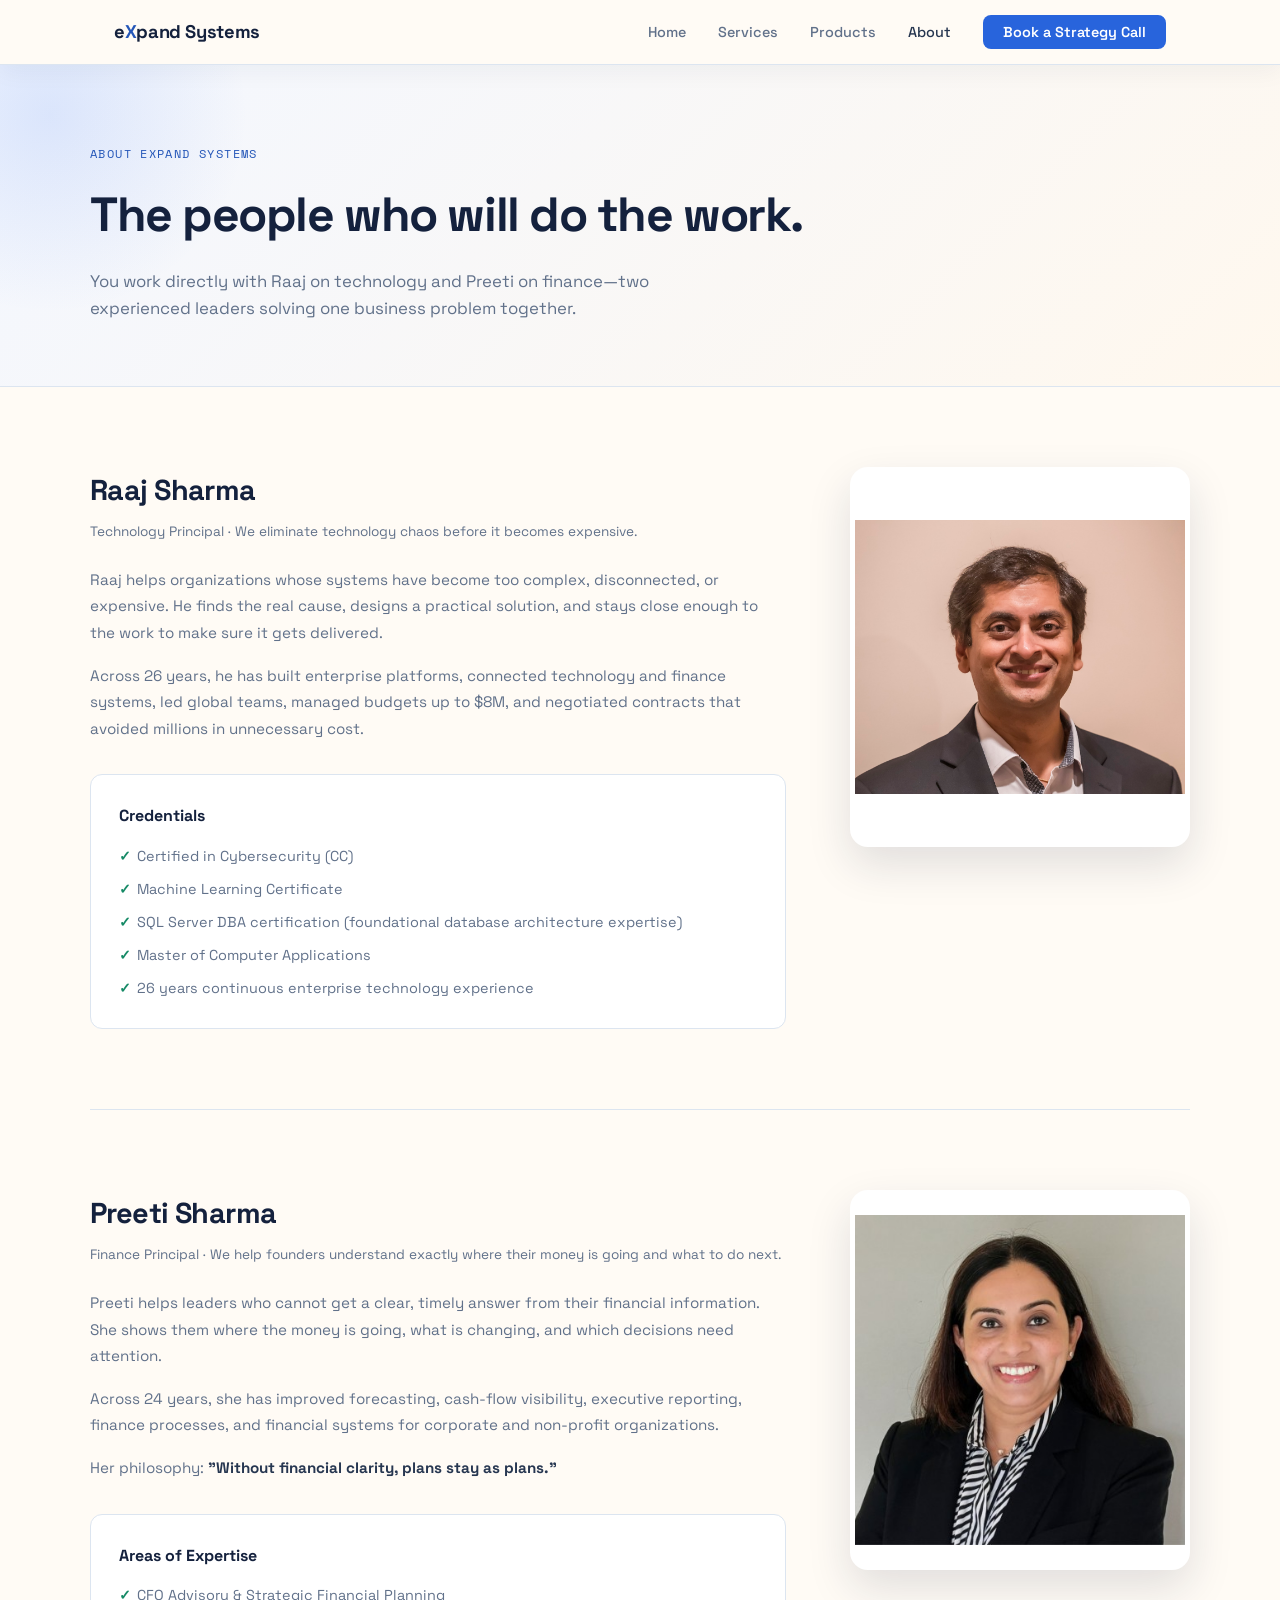
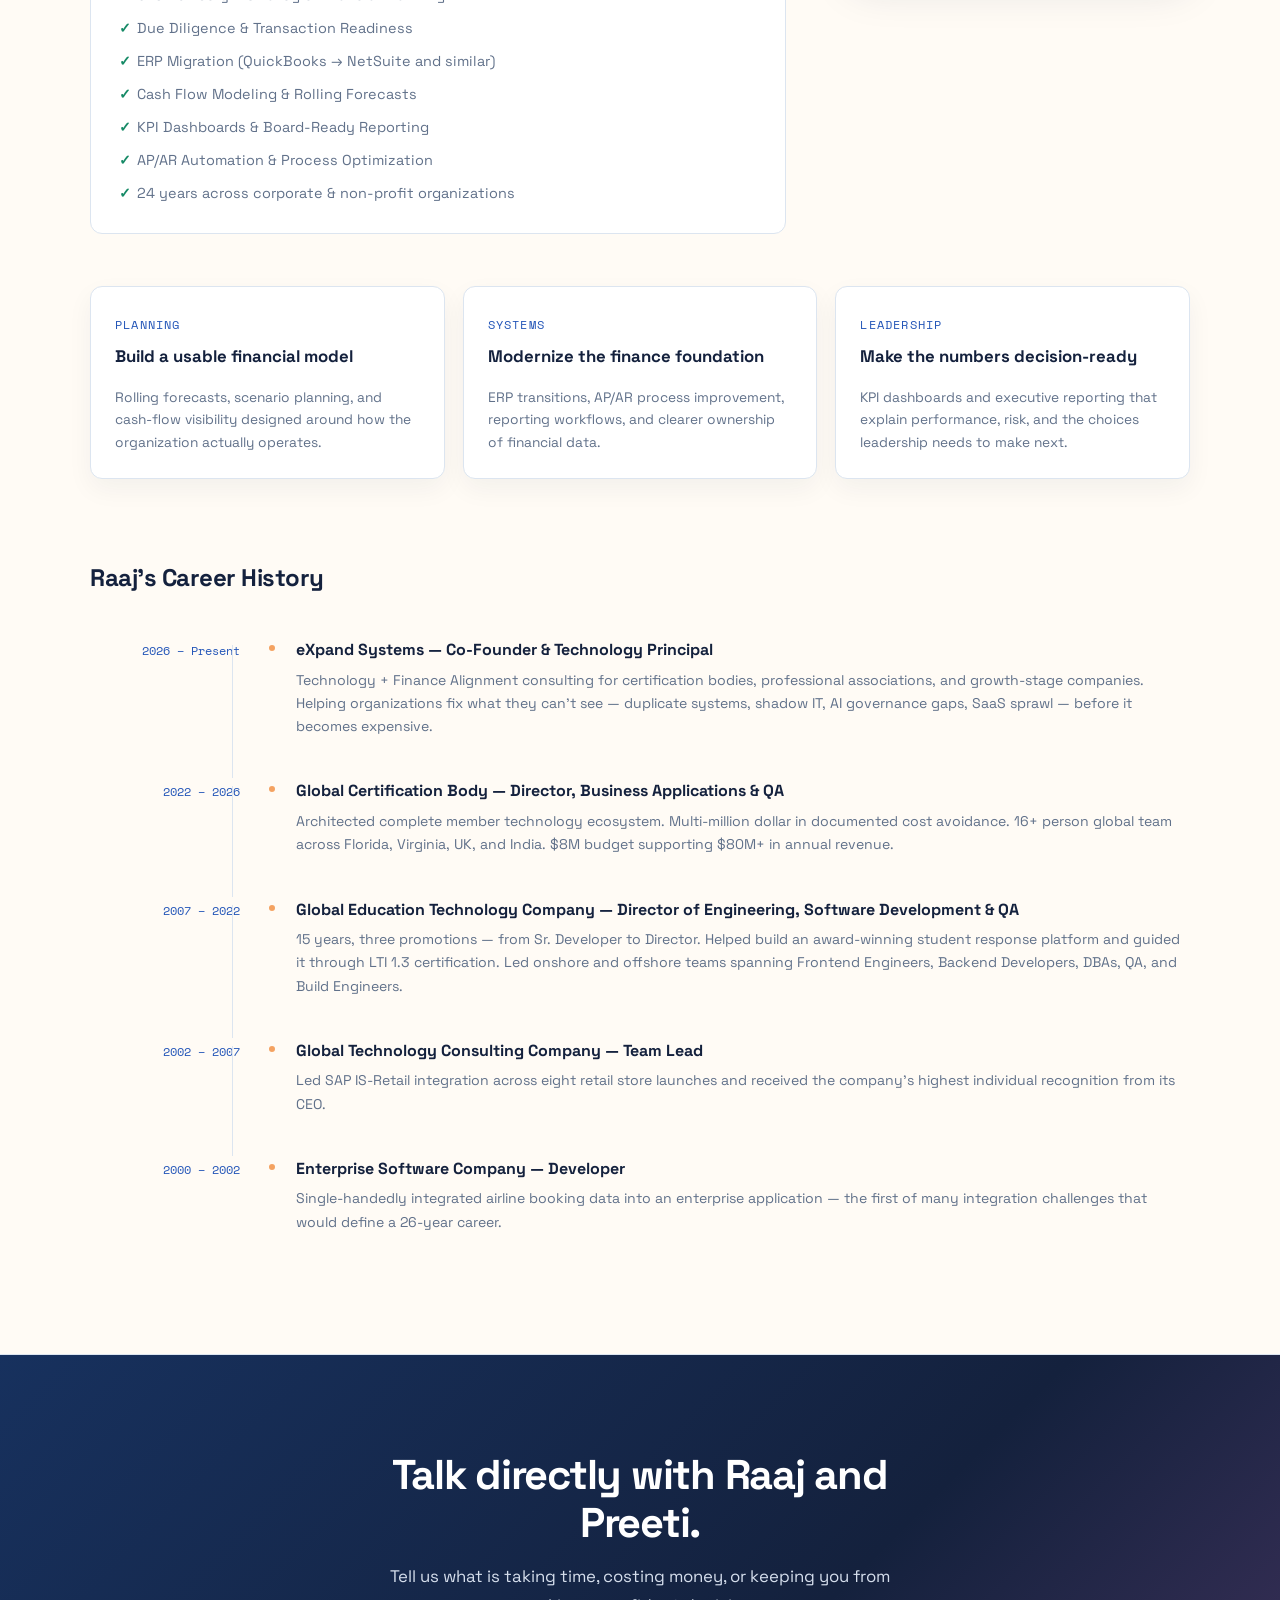
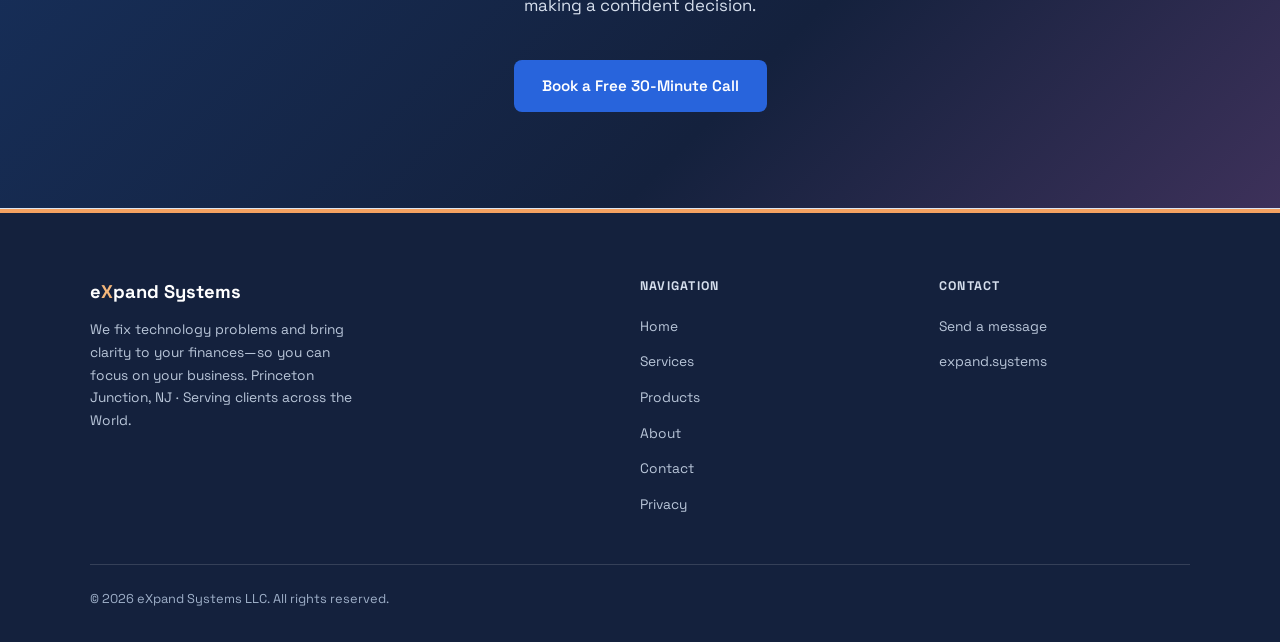
==== commit 39ef9d9c: "Add Narratrace product showcase" ====
--- a/about.html
+++ b/about.html
@@ -15,7 +15,7 @@
   <link rel="preconnect" href="https://fonts.googleapis.com" />
   <link rel="preconnect" href="https://fonts.gstatic.com" crossorigin />
   <link href="https://fonts.googleapis.com/css2?family=Space+Grotesk:wght@300;400;500;600;700&family=Space+Mono:wght@400;700&display=swap" rel="stylesheet" />
-  <link rel="stylesheet" href="style.css?v=20260721c" />
+  <link rel="stylesheet" href="style.css?v=20260803a" />
 </head>
 <body>
 
@@ -25,6 +25,7 @@
     <ul class="nav-links" id="navLinks">
       <li><a href="index.html">Home</a></li>
       <li><a href="services.html">Services</a></li>
+      <li><a href="products.html">Products</a></li>
       <li><a href="about.html" class="active">About</a></li>
       <li><a href="contact.html" class="nav-cta">Book a Strategy Call</a></li>
     </ul>
@@ -190,6 +191,7 @@
         <ul>
           <li><a href="index.html">Home</a></li>
           <li><a href="services.html">Services</a></li>
+          <li><a href="products.html">Products</a></li>
           <li><a href="about.html">About</a></li>
           <li><a href="contact.html">Contact</a></li>
           <li><a href="privacy.html">Privacy</a></li>
@@ -209,14 +211,6 @@
   </div>
 </footer>
 
-<script>
-  const toggle = document.getElementById('navToggle');
-  const links  = document.getElementById('navLinks');
-  toggle.addEventListener('click', () => {
-    const open = links.classList.toggle('open');
-    toggle.setAttribute('aria-expanded', String(open));
-    toggle.setAttribute('aria-label', open ? 'Close navigation' : 'Open navigation');
-  });
-</script>
+<script src="/site.js" defer></script>
 </body>
 </html>
--- a/style.css
+++ b/style.css
@@ -319,6 +319,52 @@
 .legal-copy h2 { color: var(--white); font-size: 1.25rem; margin: 36px 0 10px; }
 .legal-copy p { color: var(--muted); line-height: 1.8; margin-bottom: 14px; }
 .legal-updated { font-family: 'Space Mono', monospace; color: var(--blue-light) !important; font-size: .78rem; }
+
+/* ── Products ── */
+.product-preview-section { background: linear-gradient(145deg,#F3F7FF 0%,#FFFBF5 55%,#FFF3E3 100%); }
+.product-preview-heading { display: grid; grid-template-columns: 1.15fr .85fr; gap: 48px; align-items: end; margin-bottom: 42px; }
+.product-preview-heading .section-sub { margin: 0 0 8px; }
+.narratrace-preview { display: grid; grid-template-columns: minmax(300px,.8fr) 1.2fr; overflow: hidden; border: 1px solid #D7C7AE; border-radius: 22px; background: #FCF7ED; box-shadow: 0 24px 60px rgba(39,32,22,.12); }
+.narratrace-preview-visual { position: relative; min-height: 520px; padding: 42px; background: #1D2B38; overflow: hidden; }
+.narratrace-preview-visual::after { content: ''; position: absolute; inset: 0; background: linear-gradient(180deg,transparent 45%,rgba(15,22,28,.68)); pointer-events: none; }
+.narratrace-preview-visual > img { width: 100%; height: 100%; min-height: 436px; object-fit: cover; object-position: center 28%; border: 10px solid #F8F1E5; box-shadow: 0 16px 35px rgba(0,0,0,.32); transform: rotate(-2deg); }
+.memory-note { position: absolute; z-index: 1; left: 62px; right: 42px; bottom: 42px; color: #FFF9EE; font-family: Georgia,serif; font-size: 1.25rem; }
+.memory-note span { display: block; margin-bottom: 5px; color: #D3A25B; font: 600 .67rem 'Space Mono',monospace; letter-spacing: .16em; text-transform: uppercase; }
+.narratrace-preview-copy { display: flex; flex-direction: column; justify-content: center; padding: 64px; }
+.product-status { display: inline-flex; align-items: center; align-self: flex-start; gap: 9px; margin-bottom: 26px; padding: 7px 13px; border: 1px solid rgba(22,138,102,.28); border-radius: 100px; color: #116F53; background: rgba(22,138,102,.08); font: 700 .68rem 'Space Mono',monospace; letter-spacing: .08em; text-transform: uppercase; }
+.product-status span { width: 7px; height: 7px; border-radius: 50%; background: #168A66; box-shadow: 0 0 0 4px rgba(22,138,102,.12); }
+.narratrace-lockup { display: flex; align-items: center; gap: 13px; margin-bottom: 22px; color: #2A2016; font: 700 1.35rem Georgia,serif; }
+.narratrace-lockup img { width: 48px; height: 48px; border-radius: 10px; }
+.narratrace-preview-copy h3 { max-width: 600px; margin-bottom: 18px; color: #2A2016; font: 700 clamp(1.8rem,3vw,2.65rem)/1.12 Georgia,serif; letter-spacing: -.025em; }
+.narratrace-preview-copy > p { max-width: 610px; margin-bottom: 24px; color: #6B5A45; font-size: 1rem; line-height: 1.75; }
+.product-tags { display: flex; flex-wrap: wrap; gap: 8px; margin-bottom: 32px; }
+.product-tags span { padding: 7px 11px; border: 1px solid #DDCDB4; border-radius: 6px; color: #76552C; background: rgba(255,255,255,.58); font-size: .76rem; }
+.product-actions { display: flex; align-items: center; flex-wrap: wrap; gap: 22px; }
+.product-story-link { color: #6D4A20; font-size: .9rem; font-weight: 700; }
+.product-story-link:hover { color: #2A2016; }
+.products-hero { padding-bottom: 88px; }
+.product-feature { display: grid; grid-template-columns: minmax(340px,.85fr) 1.15fr; gap: 80px; align-items: center; }
+.product-feature-visual { position: relative; min-height: 650px; padding: 46px 60px 90px 28px; overflow: hidden; border-radius: 22px; background: linear-gradient(145deg,#192A39,#2B3B46); }
+.product-feature-visual::before { content: ''; position: absolute; width: 210px; height: 210px; top: -44px; right: -38px; border: 1px solid rgba(211,162,91,.35); border-radius: 50%; }
+.product-photo-frame { height: 520px; overflow: hidden; border: 12px solid #F8F1E5; background: #F8F1E5; box-shadow: 0 22px 50px rgba(0,0,0,.35); transform: rotate(-2deg); }
+.product-photo-frame img { width: 100%; height: 100%; object-fit: cover; object-position: center 28%; }
+.product-memory-card { position: absolute; right: 24px; bottom: 28px; width: 280px; padding: 23px; border: 1px solid #DBC9AC; border-radius: 12px; background: #FCF7ED; box-shadow: 0 16px 35px rgba(0,0,0,.22); transform: rotate(2deg); }
+.product-memory-card span { color: #A36D27; font: 700 .65rem 'Space Mono',monospace; letter-spacing: .12em; text-transform: uppercase; }
+.product-memory-card strong { display: block; margin: 7px 0; color: #2A2016; font: 700 1.2rem Georgia,serif; }
+.product-memory-card p { color: #6B5A45; font-size: .8rem; line-height: 1.5; }
+.product-feature-copy h2 { margin-bottom: 22px; color: var(--white); font-size: clamp(2rem,4vw,3.1rem); line-height: 1.08; letter-spacing: -.04em; }
+.product-feature-copy > p { margin-bottom: 20px; color: var(--muted); line-height: 1.75; }
+.product-feature-copy .product-lead { color: var(--text); font-size: 1.08rem; }
+.product-capabilities { display: grid; grid-template-columns: 1fr 1fr; gap: 1px; margin: 32px 0; overflow: hidden; border: 1px solid var(--border); border-radius: 12px; background: var(--border); }
+.product-capabilities li { padding: 20px; background: var(--bg-card); }
+.product-capabilities strong, .product-capabilities span { display: block; }
+.product-capabilities strong { margin-bottom: 5px; color: var(--white); font-size: .88rem; }
+.product-capabilities span { color: var(--muted); font-size: .79rem; line-height: 1.5; }
+.product-principles { display: grid; grid-template-columns: repeat(3,1fr); gap: 18px; margin-top: 42px; }
+.product-principles article { padding: 30px; border: 1px solid var(--border); border-top: 3px solid var(--blue); border-radius: 12px; background: var(--bg-card); }
+.product-principles article > span { color: var(--blue-light); font: 700 .72rem 'Space Mono',monospace; }
+.product-principles h3 { margin: 14px 0 9px; color: var(--white); font-size: 1.05rem; }
+.product-principles p { color: var(--muted); font-size: .86rem; line-height: 1.65; }
 
 /* ── Footer ── */
 footer { background: var(--navy); border-top: 4px solid var(--warm); padding: 64px 24px 32px; }
@@ -354,6 +400,11 @@
   .service-list { grid-template-columns: 1fr; }
   .flagship-card { grid-template-columns: 1fr; }
   .flagship-cta-box { text-align: left; }
+  .product-preview-heading, .narratrace-preview, .product-feature { grid-template-columns: 1fr; }
+  .narratrace-preview-visual { min-height: 430px; }
+  .product-feature { gap: 48px; }
+  .product-feature-visual { max-width: 620px; width: 100%; margin: 0 auto; }
+  .product-principles { grid-template-columns: 1fr; }
 }
 @media (max-width: 640px) {
   .services-grid { grid-template-columns: 1fr; }
@@ -371,4 +422,14 @@
   .footer-bottom { flex-direction: column; text-align: center; }
   .hero { min-height: auto; padding: 72px 24px; }
   .section { padding: 64px 24px; }
-}
+  .narratrace-preview-copy { padding: 38px 26px; }
+  .narratrace-preview-visual { min-height: 340px; padding: 25px; }
+  .narratrace-preview-visual > img { min-height: 290px; border-width: 7px; }
+  .memory-note { left: 42px; right: 25px; bottom: 27px; }
+  .product-feature-visual { min-height: 500px; padding: 28px 35px 78px 18px; }
+  .product-photo-frame { height: 400px; border-width: 8px; }
+  .product-memory-card { right: 12px; bottom: 18px; width: min(260px,82%); }
+  .product-capabilities { grid-template-columns: 1fr; }
+  .product-actions { align-items: stretch; flex-direction: column; }
+  .product-actions .btn { justify-content: center; text-align: center; }
+}
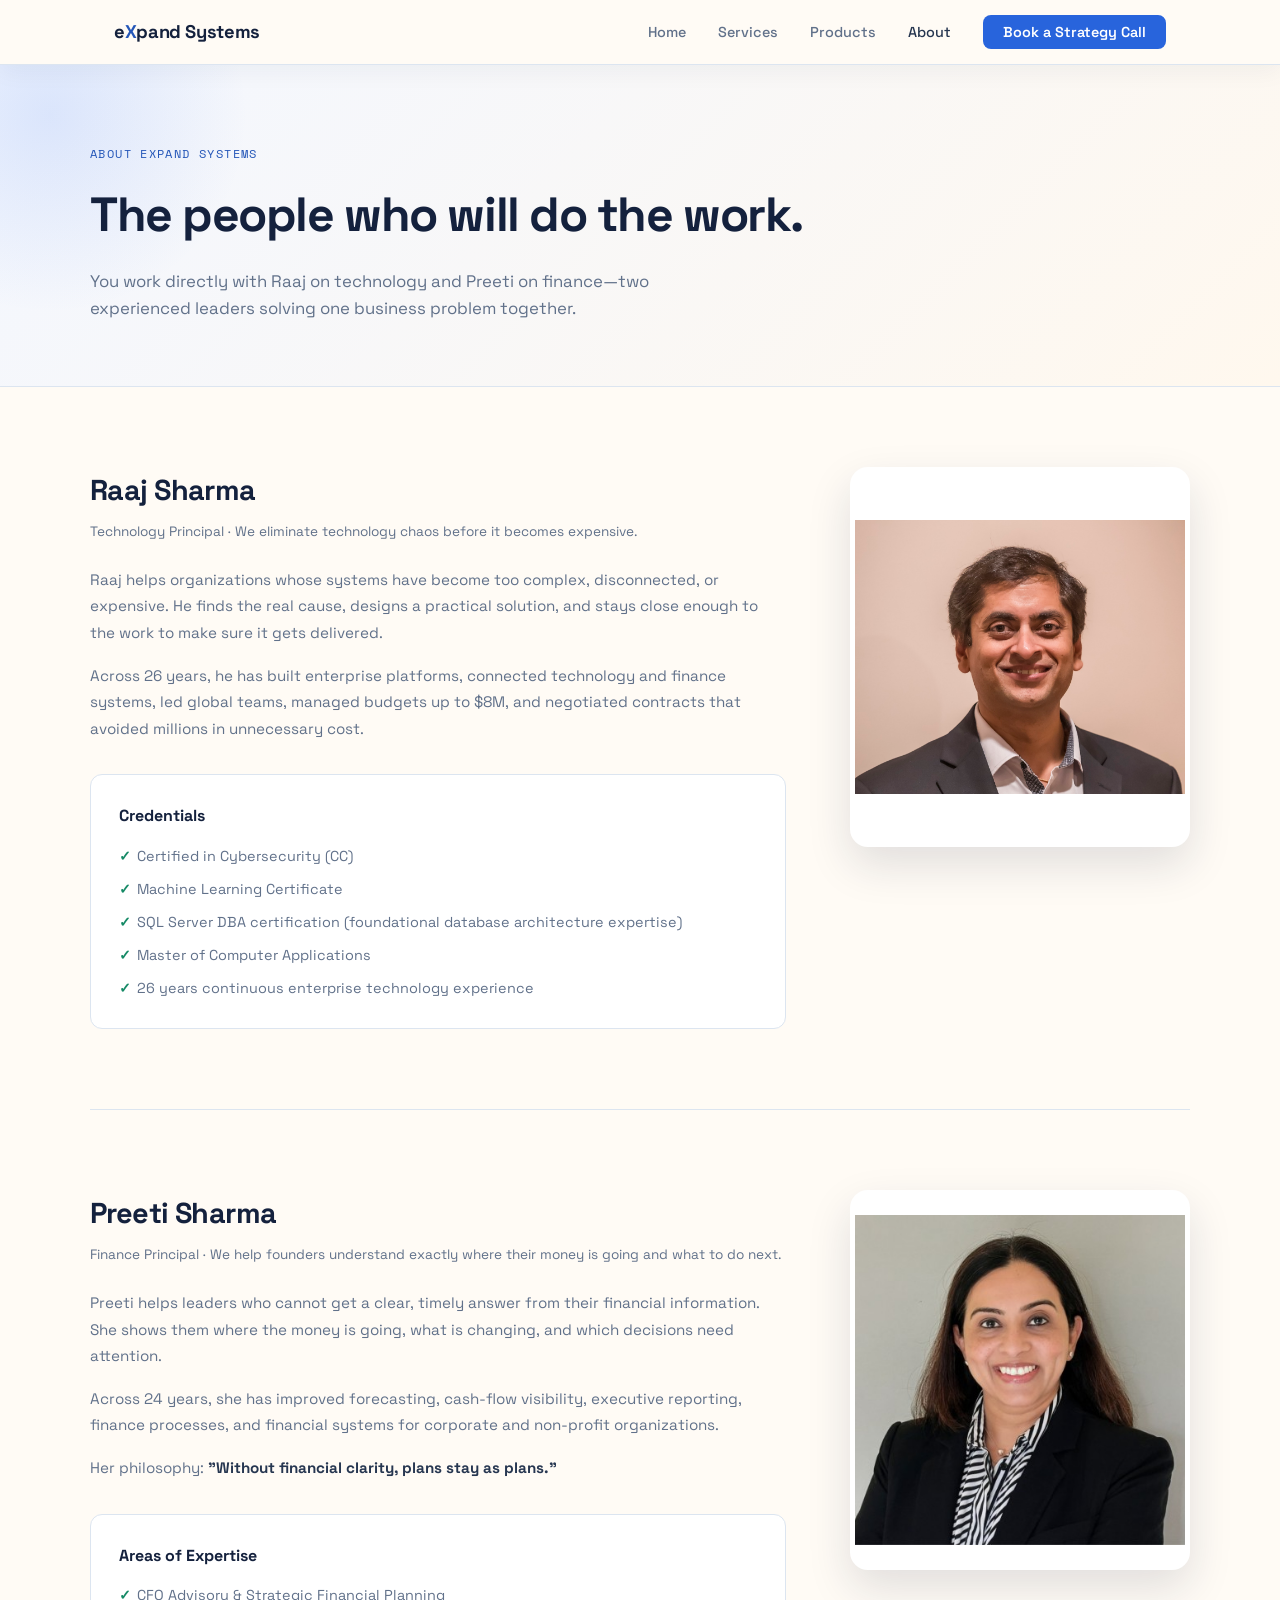
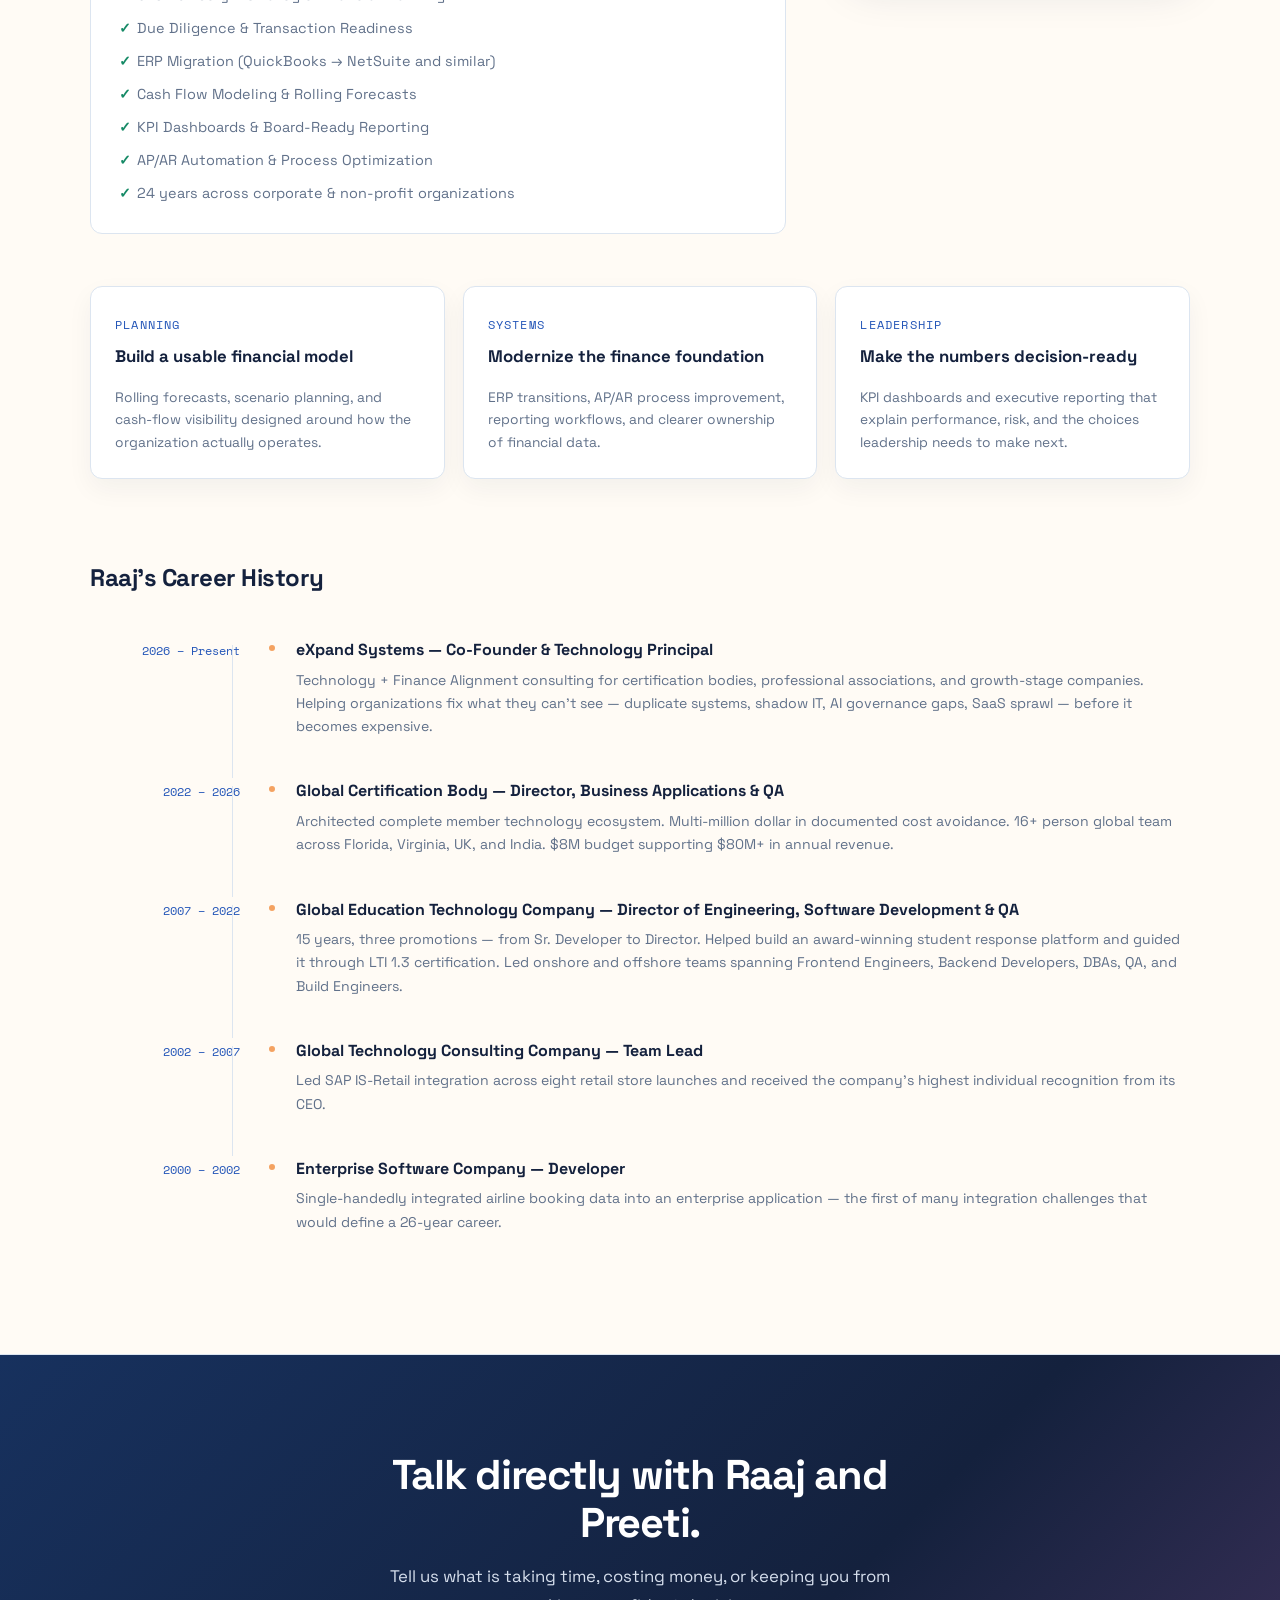
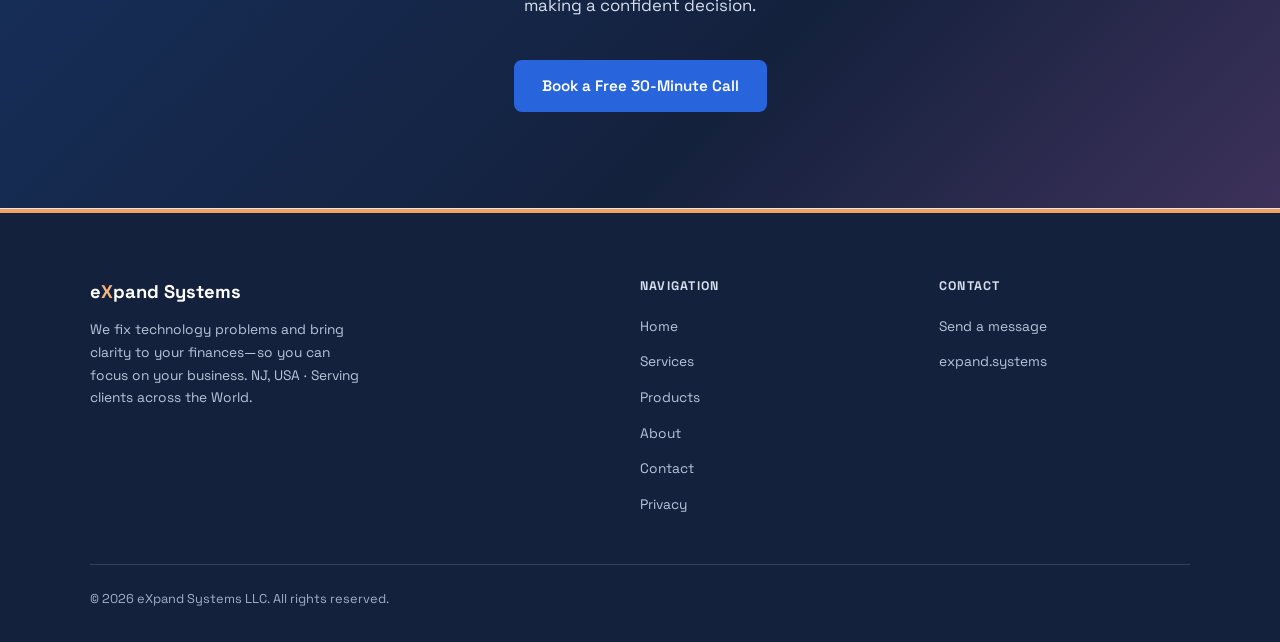
==== commit 2f11d12f: "Soften AI headline and update location" ====
--- a/about.html
+++ b/about.html
@@ -15,7 +15,7 @@
   <link rel="preconnect" href="https://fonts.googleapis.com" />
   <link rel="preconnect" href="https://fonts.gstatic.com" crossorigin />
   <link href="https://fonts.googleapis.com/css2?family=Space+Grotesk:wght@300;400;500;600;700&family=Space+Mono:wght@400;700&display=swap" rel="stylesheet" />
-  <link rel="stylesheet" href="style.css?v=20260803a" />
+  <link rel="stylesheet" href="style.css?v=20260816a" />
 </head>
 <body>
 
@@ -184,7 +184,7 @@
     <div class="footer-grid">
       <div class="footer-brand">
         <div class="footer-logo">e<span>X</span>pand Systems</div>
-        <p>We fix technology problems and bring clarity to your finances—so you can focus on your business. Princeton Junction, NJ · Serving clients across the World.</p>
+        <p>We fix technology problems and bring clarity to your finances—so you can focus on your business. NJ, USA · Serving clients across the World.</p>
       </div>
       <div class="footer-col">
         <h3>Navigation</h3>
--- a/style.css
+++ b/style.css
@@ -288,6 +288,7 @@
 
 /* ── Services Page ── */
 .service-detail { background: var(--bg-card); border: 1px solid var(--border); border-radius: 16px; padding: 48px; margin-bottom: 24px; box-shadow: 0 12px 32px rgba(20,33,61,.05); }
+.service-detail--featured { border-color: #9ABAF4; background: linear-gradient(135deg,#F4F8FF 0%,#FFFFFF 58%,#FFF8EE 100%); }
 .service-detail h2 { font-size: 1.45rem; font-weight: 700; color: var(--white); letter-spacing: -.02em; margin-bottom: 12px; }
 .service-detail > p { font-size: .97rem; color: var(--muted); line-height: 1.7; margin-bottom: 32px; }
 .service-list { display: grid; grid-template-columns: repeat(2,1fr); gap: 16px; }
@@ -333,6 +334,8 @@
 .narratrace-preview-copy { display: flex; flex-direction: column; justify-content: center; padding: 64px; }
 .product-status { display: inline-flex; align-items: center; align-self: flex-start; gap: 9px; margin-bottom: 26px; padding: 7px 13px; border: 1px solid rgba(22,138,102,.28); border-radius: 100px; color: #116F53; background: rgba(22,138,102,.08); font: 700 .68rem 'Space Mono',monospace; letter-spacing: .08em; text-transform: uppercase; }
 .product-status span { width: 7px; height: 7px; border-radius: 50%; background: #168A66; box-shadow: 0 0 0 4px rgba(22,138,102,.12); }
+.product-status--beta { color: #76552C; border-color: rgba(163,109,39,.3); background: rgba(211,162,91,.12); }
+.product-status--beta span { background: #D3A25B; box-shadow: 0 0 0 4px rgba(211,162,91,.16); }
 .narratrace-lockup { display: flex; align-items: center; gap: 13px; margin-bottom: 22px; color: #2A2016; font: 700 1.35rem Georgia,serif; }
 .narratrace-lockup img { width: 48px; height: 48px; border-radius: 10px; }
 .narratrace-preview-copy h3 { max-width: 600px; margin-bottom: 18px; color: #2A2016; font: 700 clamp(1.8rem,3vw,2.65rem)/1.12 Georgia,serif; letter-spacing: -.025em; }
@@ -422,6 +425,7 @@
   .footer-bottom { flex-direction: column; text-align: center; }
   .hero { min-height: auto; padding: 72px 24px; }
   .section { padding: 64px 24px; }
+  .service-detail { padding: 30px 22px; }
   .narratrace-preview-copy { padding: 38px 26px; }
   .narratrace-preview-visual { min-height: 340px; padding: 25px; }
   .narratrace-preview-visual > img { min-height: 290px; border-width: 7px; }
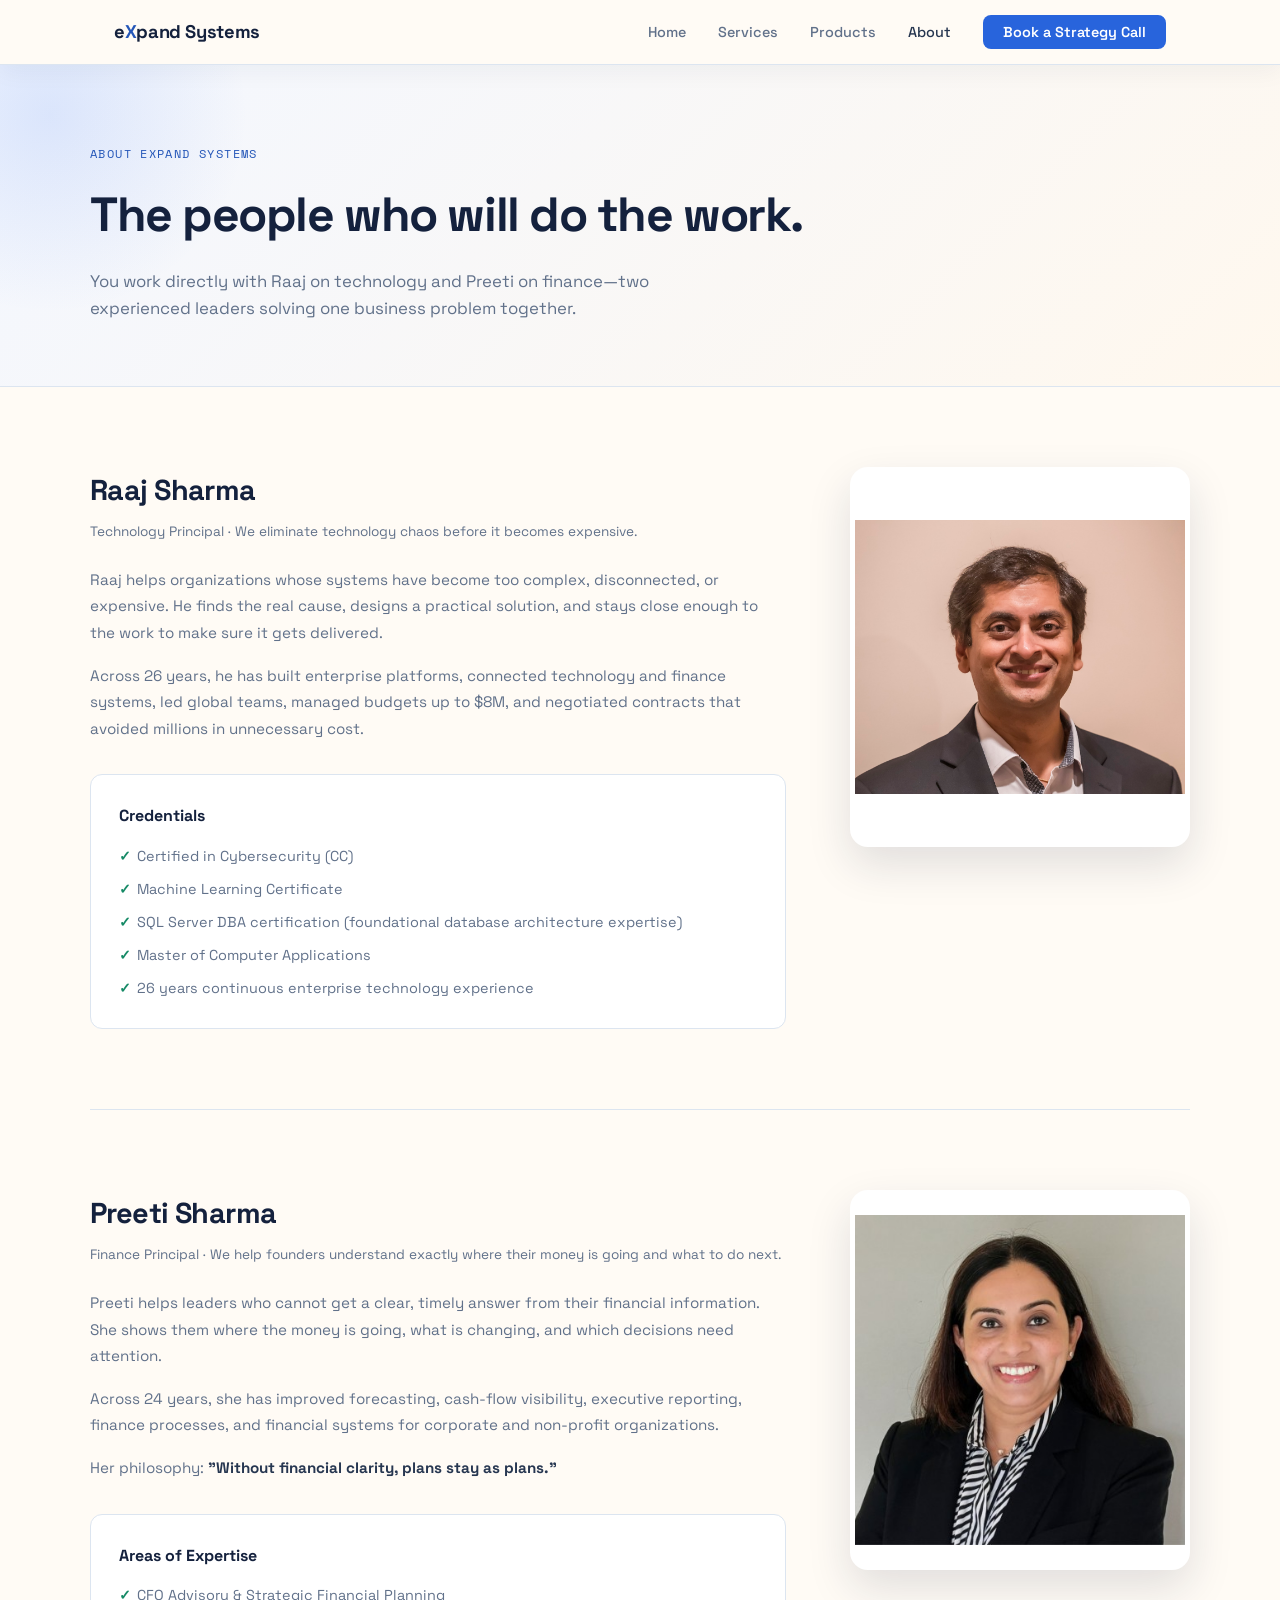
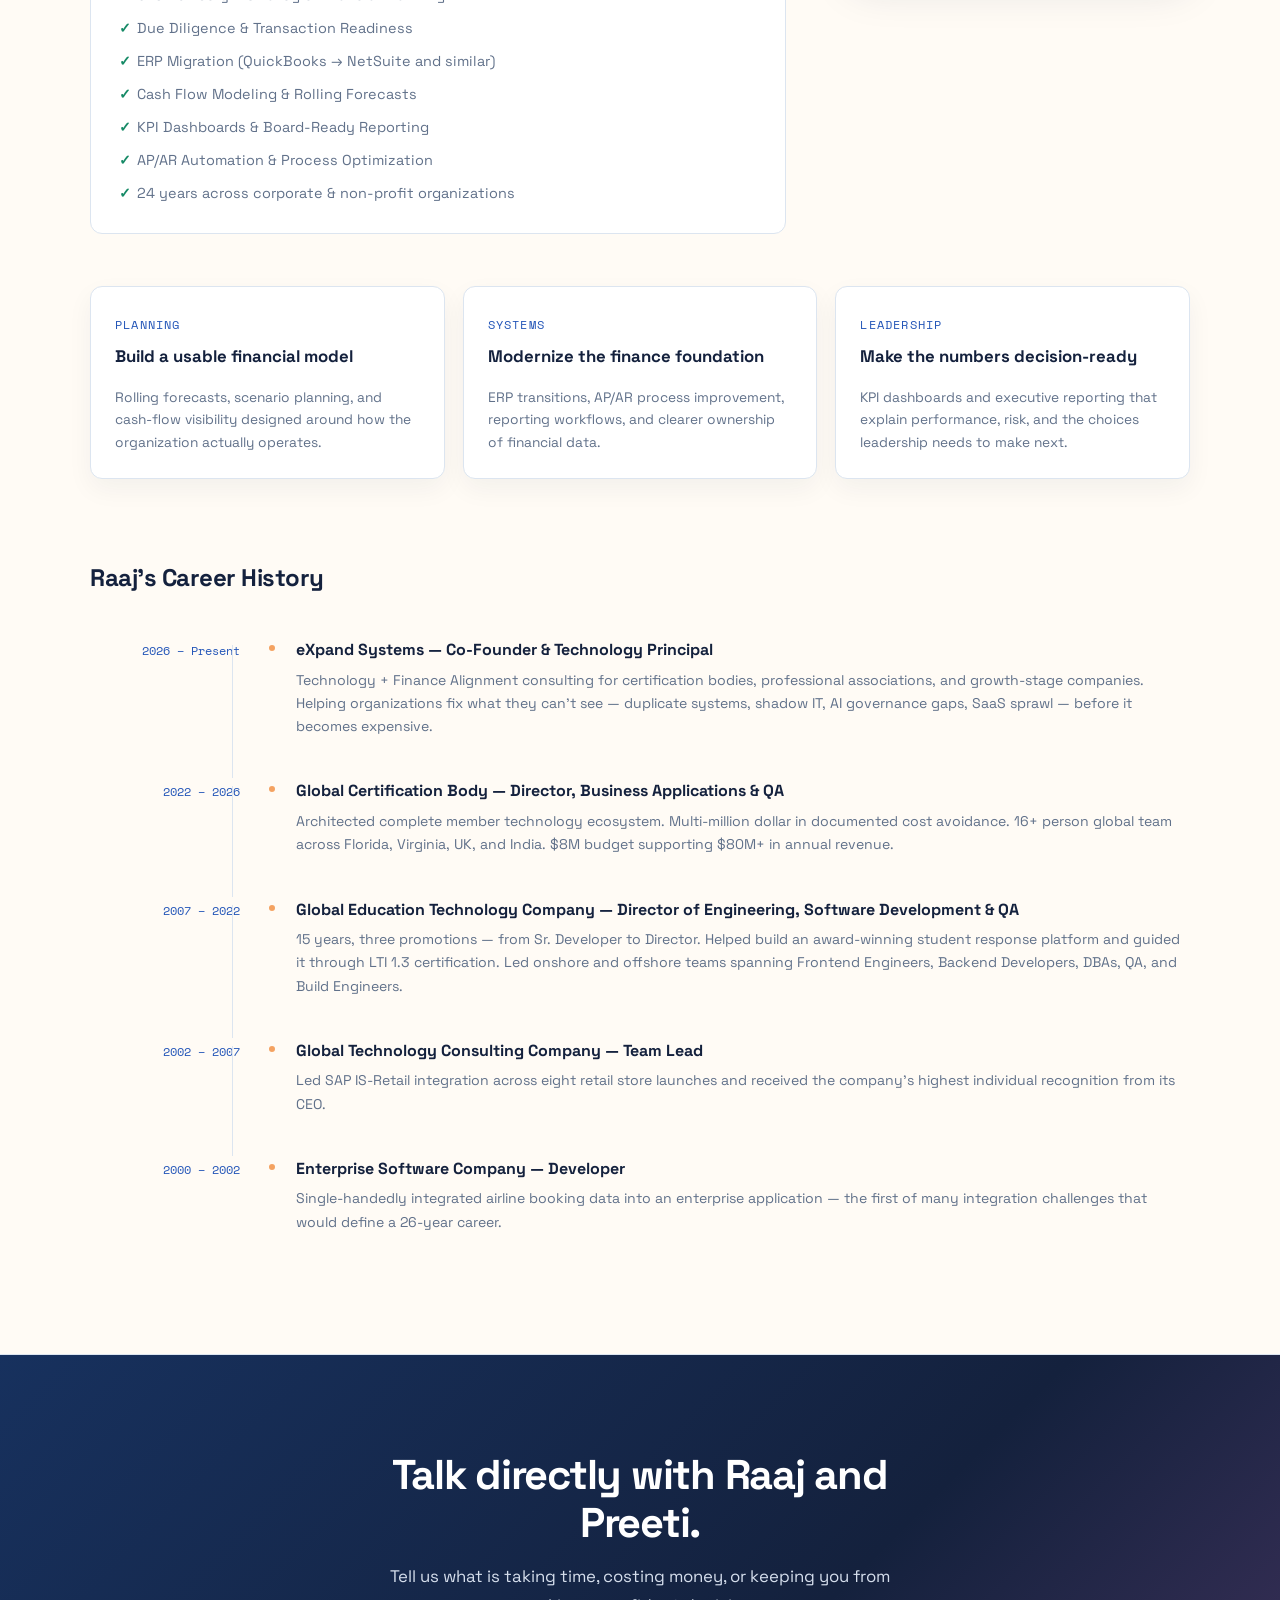
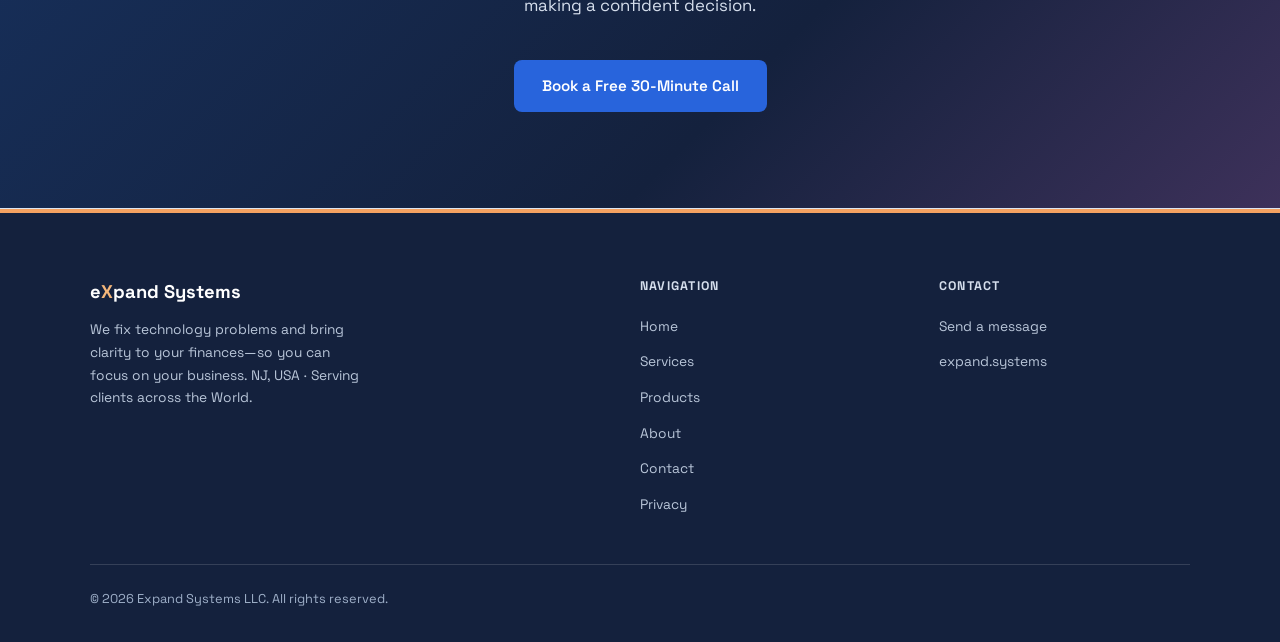
==== commit ff8e3fda: "Align Narratrace global trust claims" ====
--- a/about.html
+++ b/about.html
@@ -5,13 +5,17 @@
   <meta name="viewport" content="width=device-width, initial-scale=1.0" />
   <title>About — eXpand Systems</title>
   <meta name="description" content="Meet Raaj and Preeti Sharma — the technology and finance principals behind eXpand Systems." />
-  <link rel="canonical" href="https://expand.systems/about.html" />
+  <link rel="canonical" href="https://www.expand.systems/about.html" />
   <link rel="icon" type="image/png" href="images/favicon.png" />
   <meta property="og:type" content="website" />
+  <meta property="og:url" content="https://www.expand.systems/about.html" />
   <meta property="og:title" content="About Raaj and Preeti Sharma — eXpand Systems" />
   <meta property="og:description" content="Two senior leaders bringing technology and finance together in one consulting firm." />
-  <meta property="og:image" content="https://expand.systems/images/og-expand-systems.png" />
+  <meta property="og:image" content="https://www.expand.systems/images/og-expand-systems.png" />
   <meta name="twitter:card" content="summary_large_image" />
+  <meta name="twitter:title" content="About Raaj and Preeti Sharma — eXpand Systems" />
+  <meta name="twitter:description" content="Two senior leaders bringing technology and finance together in one consulting firm." />
+  <meta name="twitter:image" content="https://www.expand.systems/images/og-expand-systems.png" />
   <link rel="preconnect" href="https://fonts.googleapis.com" />
   <link rel="preconnect" href="https://fonts.gstatic.com" crossorigin />
   <link href="https://fonts.googleapis.com/css2?family=Space+Grotesk:wght@300;400;500;600;700&family=Space+Mono:wght@400;700&display=swap" rel="stylesheet" />
@@ -201,12 +205,12 @@
         <h3>Contact</h3>
         <ul>
           <li><a href="contact.html">Send a message</a></li>
-          <li><a href="https://expand.systems">expand.systems</a></li>
+          <li><a href="https://www.expand.systems">expand.systems</a></li>
         </ul>
       </div>
     </div>
     <div class="footer-bottom">
-      <span>© 2026 eXpand Systems LLC. All rights reserved.</span>
+      <span>© 2026 Expand Systems LLC. All rights reserved.</span>
     </div>
   </div>
 </footer>
--- a/style.css
+++ b/style.css
@@ -334,8 +334,8 @@
 .narratrace-preview-copy { display: flex; flex-direction: column; justify-content: center; padding: 64px; }
 .product-status { display: inline-flex; align-items: center; align-self: flex-start; gap: 9px; margin-bottom: 26px; padding: 7px 13px; border: 1px solid rgba(22,138,102,.28); border-radius: 100px; color: #116F53; background: rgba(22,138,102,.08); font: 700 .68rem 'Space Mono',monospace; letter-spacing: .08em; text-transform: uppercase; }
 .product-status span { width: 7px; height: 7px; border-radius: 50%; background: #168A66; box-shadow: 0 0 0 4px rgba(22,138,102,.12); }
-.product-status--beta { color: #76552C; border-color: rgba(163,109,39,.3); background: rgba(211,162,91,.12); }
-.product-status--beta span { background: #D3A25B; box-shadow: 0 0 0 4px rgba(211,162,91,.16); }
+.product-status--live { color: #28563A; border-color: rgba(40,86,58,.3); background: rgba(73,133,91,.12); }
+.product-status--live span { background: #49855B; box-shadow: 0 0 0 4px rgba(73,133,91,.16); }
 .narratrace-lockup { display: flex; align-items: center; gap: 13px; margin-bottom: 22px; color: #2A2016; font: 700 1.35rem Georgia,serif; }
 .narratrace-lockup img { width: 48px; height: 48px; border-radius: 10px; }
 .narratrace-preview-copy h3 { max-width: 600px; margin-bottom: 18px; color: #2A2016; font: 700 clamp(1.8rem,3vw,2.65rem)/1.12 Georgia,serif; letter-spacing: -.025em; }
@@ -363,6 +363,11 @@
 .product-capabilities strong, .product-capabilities span { display: block; }
 .product-capabilities strong { margin-bottom: 5px; color: var(--white); font-size: .88rem; }
 .product-capabilities span { color: var(--muted); font-size: .79rem; line-height: 1.5; }
+.product-integration-note { margin: -10px 0 28px; color: var(--muted); font-size: .83rem; line-height: 1.65; }
+.product-integration-note strong { color: var(--white); }
+.product-legal-links { display: flex; flex-wrap: wrap; gap: 16px; margin-top: 18px; font-size: .8rem; }
+.product-legal-links a { color: var(--blue-light); text-decoration: none; }
+.product-legal-links a:hover, .product-legal-links a:focus-visible { text-decoration: underline; text-underline-offset: 3px; }
 .product-principles { display: grid; grid-template-columns: repeat(3,1fr); gap: 18px; margin-top: 42px; }
 .product-principles article { padding: 30px; border: 1px solid var(--border); border-top: 3px solid var(--blue); border-radius: 12px; background: var(--bg-card); }
 .product-principles article > span { color: var(--blue-light); font: 700 .72rem 'Space Mono',monospace; }
